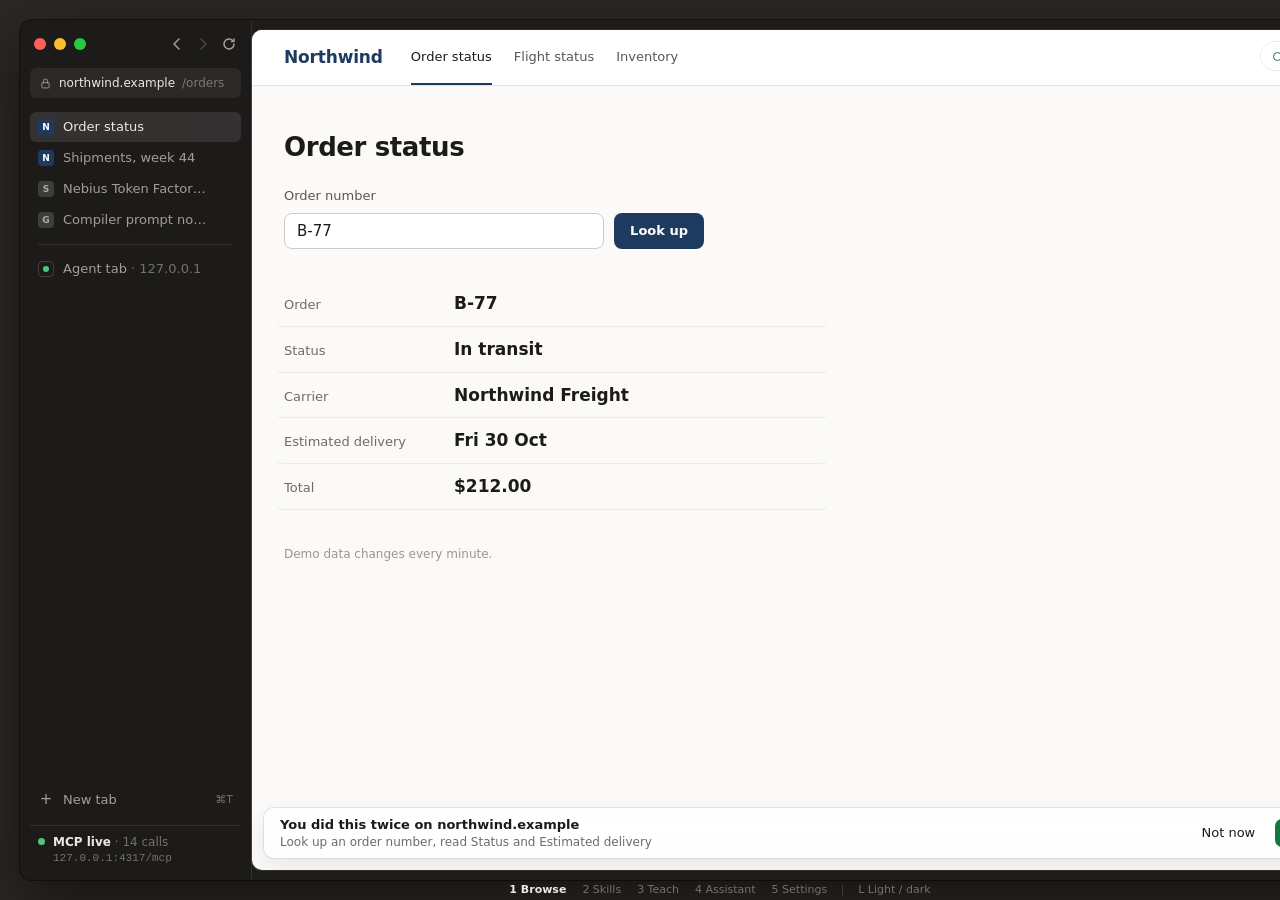
==== design/concepts/clear-desk/index.html @ 26230649 "design: clear desk concept, HTML/CSS prototype of the BrowserSkills window with five states, dark an" ====
<!doctype html>
<html lang="en" data-theme="dark" data-state="browse">
<head>
<meta charset="utf-8">
<title>BrowserSkills, clear desk concept</title>
<meta name="viewport" content="width=1440">
<link rel="stylesheet" href="styles.css">
</head>
<body>
<div class="desk">
  <div class="window" role="application" aria-label="BrowserSkills">

    <aside class="sidebar">
      <div class="sidebar-top">
        <div class="lights" aria-hidden="true"><i></i><i></i><i></i></div>
        <div class="nav">
          <button class="icon" title="Back" aria-label="Back"><svg viewBox="0 0 16 16"><path d="M10 3 5 8l5 5"/></svg></button>
          <button class="icon" title="Forward" aria-label="Forward" disabled><svg viewBox="0 0 16 16"><path d="M6 3l5 5-5 5"/></svg></button>
          <button class="icon" title="Reload" aria-label="Reload"><svg viewBox="0 0 16 16"><path d="M13 8a5 5 0 1 1-1.6-3.7"/><path d="M13 3v2.5h-2.5"/></svg></button>
        </div>
      </div>

      <div class="address" title="northwind.example/orders?order=B-77">
        <svg viewBox="0 0 16 16" aria-hidden="true"><rect x="3.5" y="7" width="9" height="6.5" rx="1.5"/><path d="M5.5 7V5a2.5 2.5 0 0 1 5 0v2"/></svg>
        <span class="host">northwind.example</span><span class="path">/orders</span>
      </div>

      <nav class="tabs" aria-label="Tabs">
        <a class="tab selected" href="#"><span class="favicon nw">N</span><span class="label">Order status</span><button class="close" aria-label="Close tab">×</button></a>
        <a class="tab" href="#"><span class="favicon nw">N</span><span class="label">Shipments, week 44</span><button class="close" aria-label="Close tab">×</button></a>
        <a class="tab" href="#"><span class="favicon">S</span><span class="label">Nebius Token Factory, usage</span><button class="close" aria-label="Close tab">×</button></a>
        <a class="tab" href="#"><span class="favicon">G</span><span class="label">Compiler prompt notes</span><button class="close" aria-label="Close tab">×</button></a>
        <div class="hairline"></div>
        <a class="tab agent" href="#"><span class="favicon agent-dot" aria-hidden="true"></span><span class="label">Agent tab <span class="dim">· 127.0.0.1</span></span><span class="progress-dot" aria-hidden="true"></span></a>
      </nav>

      <div class="sidebar-foot">
        <button class="newtab"><span class="plus">+</span> New tab <kbd>⌘T</kbd></button>
        <div class="mcp" title="Streamable HTTP MCP on 127.0.0.1:4317">
          <span class="live" aria-hidden="true"></span>
          <span class="mcp-text"><strong>MCP live</strong> <span class="dim">· 14 calls</span></span>
          <span class="mcp-endpoint">127.0.0.1:4317/mcp</span>
        </div>
      </div>
    </aside>

    <main class="stage">
      <div class="page">
        <div class="loadline" aria-hidden="true"></div>

        <div class="page-actions">
          <button class="pill teach" data-action="teach">
            <span class="rec" aria-hidden="true"></span>
            <span class="teach-idle">Teach</span>
            <span class="teach-live">Recording <span class="count">4</span></span>
          </button>
          <button class="pill" data-action="panel" aria-pressed="false">Skills</button>
        </div>

        <div class="webview">
          <header class="nw-header">
            <span class="nw-mark">Northwind</span>
            <nav>
              <a class="current" href="#">Order status</a>
              <a href="#">Flight status</a>
              <a href="#">Inventory</a>
            </nav>
          </header>
          <section class="nw-body">
            <h1>Order status</h1>
            <form class="nw-form">
              <label for="order">Order number</label>
              <input id="order" value="B-77">
              <button type="button">Look up</button>
            </form>
            <dl class="nw-result" id="order-result">
              <div><dt>Order</dt><dd id="order-id">B-77</dd></div>
              <div class="pickable" data-pick="status"><dt>Status</dt><dd id="order-status">In transit</dd></div>
              <div><dt>Carrier</dt><dd id="order-carrier">Northwind Freight</dd></div>
              <div class="pickable" data-pick="eta"><dt>Estimated delivery</dt><dd id="order-eta">Fri 30 Oct</dd></div>
              <div><dt>Total</dt><dd id="order-total">$212.00</dd></div>
            </dl>
            <p class="nw-foot">Demo data changes every minute.</p>
          </section>
        </div>

        <div class="suggest" role="status">
          <div class="suggest-text">
            <strong>You did this twice on northwind.example</strong>
            <span>Look up an order number, read Status and Estimated delivery</span>
          </div>
          <button class="quiet" data-action="dismiss">Not now</button>
          <button class="primary" data-action="adopt">Save as skill</button>
        </div>
      </div>
    </main>

    <aside class="panel" aria-label="Side panel">
      <div class="panel-tabs" role="tablist">
        <button role="tab" data-panel="skills">Skills</button>
        <button role="tab" data-panel="teach">Teach</button>
        <button role="tab" data-panel="assistant">Assistant</button>
        <button role="tab" data-panel="settings">Settings</button>
        <button class="icon close-panel" aria-label="Close panel" data-action="closepanel"><svg viewBox="0 0 16 16"><path d="M4 4l8 8M12 4l-8 8"/></svg></button>
      </div>

      <!-- Skills -->
      <section class="pane skills" data-pane="skills">
        <div class="skill expanded">
          <button class="skill-head" aria-expanded="true">
            <span class="skill-title">Order status lookup</span>
            <span class="skill-id">skill_order_status · northwind.example</span>
            <span class="badge ok">v2 verified</span>
          </button>
          <div class="skill-body">
            <p class="meta">Compiled by nvidia/nemotron-3-super-120b-a12b</p>
            <label class="field"><span>order</span><input value="C-311" spellcheck="false"></label>
            <div class="row">
              <button class="primary" data-action="run">Run</button>
              <button class="quiet" data-action="watch">Watch</button>
              <span class="spacer"></span>
              <button class="icon" aria-label="Delete skill" title="Delete skill"><svg viewBox="0 0 16 16"><path d="M3.5 4.5h9M6.5 4.5V3h3v1.5M5 4.5l.6 8h4.8l.6-8"/></svg></button>
            </div>
            <div class="runline" aria-hidden="true"></div>
            <div class="run">
              <div class="run-head">
                <span class="badge ok">success</span>
                <span class="dim mono">run 8f3a21c0</span>
                <span class="dim">2.4 s</span>
              </div>
              <dl class="outputs">
                <div><dt>status</dt><dd>In transit</dd></div>
                <div><dt>eta</dt><dd>Fri 30 Oct</dd></div>
              </dl>
              <ul class="checks">
                <li>status is a known state</li>
                <li>eta parses as a date</li>
              </ul>
              <a class="evidence" href="#">
                <span class="thumb" aria-hidden="true"><i></i><i></i><i></i></span>
                <span>Evidence screenshot <span class="dim">· after step 4</span></span>
              </a>
            </div>
            <details class="steps">
              <summary>Steps <span class="dim">· 4</span></summary>
              <ol>
                <li><code>navigate</code> /orders</li>
                <li><code>fill</code> Order number <span class="dim">{order}</span></li>
                <li><code>click</code> Look up</li>
                <li><code>waitFor</code> #order-result</li>
              </ol>
            </details>
          </div>
        </div>

        <div class="skill">
          <button class="skill-head" aria-expanded="false">
            <span class="skill-title">Flight status</span>
            <span class="skill-id">skill_flight_status · northwind.example</span>
            <span class="badge ok">v1 verified</span>
          </button>
        </div>
        <div class="skill">
          <button class="skill-head" aria-expanded="false">
            <span class="skill-title">Inventory count</span>
            <span class="skill-id">skill_inventory_count · northwind.example</span>
            <span class="badge">fixture</span>
          </button>
        </div>

        <div class="connect">
          <h3>Connect an agent</h3>
          <p>Point any MCP client at the browser. One tool per skill, plus <code>browser_open</code>, <code>page_describe</code>, <code>page_act</code> and <code>page_read</code> for any page.</p>
          <div class="row">
            <button class="quiet" data-action="copyconfig">Copy MCP config</button>
            <button class="quiet">Reveal token file</button>
          </div>
        </div>
      </section>

      <!-- Teach -->
      <section class="pane teach" data-pane="teach">
        <p class="meta">Recording from <span class="mono">northwind.example/orders</span></p>
        <h3>Steps</h3>
        <ol class="rec-steps">
          <li><code>navigate</code><span>/orders</span><button class="icon remove" aria-label="Remove step">−</button></li>
          <li><code>fill</code><span>Order number <em>B-77</em></span><button class="icon remove" aria-label="Remove step">−</button></li>
          <li><code>click</code><span>Look up</span><button class="icon remove" aria-label="Remove step">−</button></li>
          <li><code>waitFor</code><span>#order-result</span><button class="icon remove" aria-label="Remove step">−</button></li>
        </ol>
        <h3>Results</h3>
        <div class="picked">
          <div class="pick">
            <input class="mono" value="status" spellcheck="false" aria-label="Result name">
            <label class="check"><input type="checkbox"> list</label>
            <span class="sample">In transit</span>
          </div>
          <div class="pick">
            <input class="mono" value="eta" spellcheck="false" aria-label="Result name">
            <label class="check"><input type="checkbox"> list</label>
            <span class="sample">Fri 30 Oct</span>
          </div>
        </div>
        <button class="quiet" data-action="pick"><span class="pick-idle">Pick a result on the page</span><span class="pick-live">Click a result on the page</span></button>
        <label class="field hint"><span>What does this do</span><input value="Look up order status" placeholder="Optional"></label>
        <div class="row">
          <button class="primary" data-action="save">Save skill</button>
          <button class="quiet" data-action="discard">Discard</button>
        </div>
        <p class="meta">Nemotron compiles the recording, the agent tab replays it, and the skill is saved only if the replay passes its checks.</p>
      </section>

      <!-- Assistant -->
      <section class="pane assistant" data-pane="assistant">
        <div class="chat">
          <div class="line user">What is the status of order C-311?</div>
          <div class="line tool">skill_order_status {"order": "C-311"}</div>
          <div class="line">Order C-311 is in transit with Northwind Freight, estimated delivery Fri 30 Oct. Verified by run 8f3a21c0 in 2.4 s.</div>
          <div class="line user">And how many units of SKU 4410 are left?</div>
          <div class="line tool">page_describe http://127.0.0.1:4318/inventory</div>
          <div class="line tool">page_act fill #sku "4410", click Look up</div>
          <div class="line busy" aria-live="polite"><span class="busyline" aria-hidden="true"></span>Reading the inventory page</div>
        </div>
        <form class="composer">
          <input placeholder="Ask Nemotron" aria-label="Ask Nemotron">
          <button type="button" class="quiet" data-action="clear">Clear</button>
        </form>
      </section>

      <!-- Settings -->
      <section class="pane settings" data-pane="settings">
        <h3>Nemotron on Nebius Token Factory</h3>
        <div class="form">
          <label><span>API key</span><input type="password" value="nbs_live_4f7c2a9e1b" spellcheck="false"></label>
          <label><span>Base URL</span><input value="https://api.tokenfactory.nebius.com/v1/" spellcheck="false"></label>
          <label><span>Compiler model</span><input value="nvidia/nemotron-3-super-120b-a12b" spellcheck="false"></label>
          <label><span>Assistant model</span><input value="nvidia/NVIDIA-Nemotron-3-Nano-30B-A3B" spellcheck="false"></label>
        </div>
        <h3>Optional</h3>
        <div class="form">
          <label><span>Tavily API key</span><input type="password" value="" placeholder="Enables web_search" spellcheck="false"></label>
          <label><span>MCP port</span><input value="4317" inputmode="numeric"></label>
        </div>
        <div class="row">
          <button class="primary" data-action="savesettings">Save</button>
          <span class="saved" role="status">Saved</span>
        </div>
        <p class="meta">Stored in <span class="mono">~/Library/Application Support/BrowserSkills/settings.json</span> with mode 0600. <span class="mono">NEBIUS_API_KEY</span> in the environment overrides it.</p>
      </section>
    </aside>
  </div>

  <div class="switcher" aria-label="Prototype states">
    <button data-state="browse">1 Browse</button>
    <button data-state="skills">2 Skills</button>
    <button data-state="teach">3 Teach</button>
    <button data-state="assistant">4 Assistant</button>
    <button data-state="settings">5 Settings</button>
    <span class="sep"></span>
    <button data-action="theme">L Light / dark</button>
  </div>
</div>
<script src="script.js"></script>
</body>
</html>
---- design/concepts/clear-desk/styles.css ----
/* BrowserSkills, "clear desk" concept. SF Pro, one accent, hairlines, no gradients. */

:root {
  --font: -apple-system, BlinkMacSystemFont, "SF Pro Text", "SF Pro", system-ui, sans-serif;
  --font-display: -apple-system, BlinkMacSystemFont, "SF Pro Display", "SF Pro", system-ui, sans-serif;
  --mono: ui-monospace, "SF Mono", Menlo, monospace;

  --t-fast: 140ms cubic-bezier(0.2, 0, 0, 1);

  --r-control: 6px;
  --r-row: 6px;
  --r-group: 8px;
  --r-page: 10px;
  --r-window: 12px;

  --blur: blur(24px) saturate(1.3);
  --blur-bar: blur(14px) saturate(1.2);
}

html[data-theme="dark"] {
  color-scheme: dark;
  --desk: #2a2724;
  --desk-2: #35312d;
  --chrome: rgba(30, 29, 27, 0.72);
  --stage: #1d1c1a;
  --text: #ece9e4;
  --text-2: rgba(236, 233, 228, 0.64);
  --text-3: rgba(236, 233, 228, 0.42);
  --hair: rgba(255, 255, 255, 0.09);
  --hair-strong: rgba(255, 255, 255, 0.16);
  --fill: rgba(255, 255, 255, 0.06);
  --fill-2: rgba(255, 255, 255, 0.10);
  --fill-3: rgba(255, 255, 255, 0.15);
  --accent: #4fc67f;
  --accent-fill: #15773f;
  --on-accent: #ffffff;
  --accent-soft: rgba(79, 198, 127, 0.16);
  --window-shadow: 0 0 0 1px rgba(0, 0, 0, 0.5), 0 24px 60px rgba(0, 0, 0, 0.45);
  --glass-bar: rgba(255, 255, 255, 0.82);
}

html[data-theme="light"] {
  color-scheme: light;
  --desk: #d8d4cd;
  --desk-2: #cdc8c0;
  --chrome: rgba(247, 245, 241, 0.72);
  --stage: #efede9;
  --text: #1c1b19;
  --text-2: rgba(28, 27, 25, 0.62);
  --text-3: rgba(28, 27, 25, 0.44);
  --hair: rgba(0, 0, 0, 0.09);
  --hair-strong: rgba(0, 0, 0, 0.16);
  --fill: rgba(0, 0, 0, 0.045);
  --fill-2: rgba(0, 0, 0, 0.08);
  --fill-3: rgba(0, 0, 0, 0.12);
  --accent: #15773f;
  --accent-fill: #15773f;
  --on-accent: #ffffff;
  --accent-soft: rgba(21, 119, 63, 0.14);
  --window-shadow: 0 0 0 1px rgba(0, 0, 0, 0.12), 0 24px 60px rgba(0, 0, 0, 0.22);
  --glass-bar: rgba(255, 255, 255, 0.82);
}

* { box-sizing: border-box; }
html, body { margin: 0; height: 100%; }
body {
  font: 13px/1.35 var(--font);
  color: var(--text);
  background: var(--desk);
  -webkit-font-smoothing: antialiased;
  text-rendering: optimizeLegibility;
  overflow: hidden;
  width: 1440px; height: 900px;
}
button, input { font: inherit; color: inherit; }
button { background: none; border: 0; padding: 0; cursor: default; }
button:focus-visible, input:focus-visible, a:focus-visible, summary:focus-visible { outline: 2px solid var(--accent); outline-offset: 1px; }
a { color: inherit; text-decoration: none; }
svg { width: 16px; height: 16px; fill: none; stroke: currentColor; stroke-width: 1.5; stroke-linecap: round; stroke-linejoin: round; }
code, .mono { font-family: var(--mono); font-size: 11px; }
.dim { color: var(--text-3); font-weight: 400; }
.spacer { flex: 1; }
.hairline { height: 1px; background: var(--hair); margin: 8px 8px; }

/* Desk and window */
.desk { position: relative; width: 1440px; height: 900px; padding: 20px; overflow: hidden; }
.window {
  position: relative; z-index: 1;
  width: 1400px; height: 860px;
  display: grid; grid-template-columns: 232px 1fr; grid-template-areas: "sidebar stage";
  border-radius: var(--r-window); overflow: hidden;
  box-shadow: var(--window-shadow);
  background: var(--stage);
}
html:not([data-state="browse"]) .window { grid-template-columns: 232px 1fr 344px; grid-template-areas: "sidebar stage panel"; }

/* Sidebar */
.sidebar {
  grid-area: sidebar;
  display: flex; flex-direction: column;
  padding: 12px 10px 10px;
  background: var(--chrome);
  -webkit-backdrop-filter: var(--blur); backdrop-filter: var(--blur);
  border-right: 1px solid var(--hair);
}
.sidebar-top { display: flex; align-items: center; height: 24px; padding-left: 4px; }
.lights { display: flex; gap: 8px; }
.lights i { width: 12px; height: 12px; border-radius: 50%; display: block; }
.lights i:nth-child(1) { background: #ff5f57; }
.lights i:nth-child(2) { background: #febc2e; }
.lights i:nth-child(3) { background: #28c840; }
.nav { margin-left: auto; display: flex; gap: 2px; }
.icon {
  width: 24px; height: 24px; border-radius: var(--r-control);
  display: inline-grid; place-items: center; color: var(--text-2);
  transition: background-color var(--t-fast), color var(--t-fast);
}
.icon:hover { background: var(--fill-2); color: var(--text); }
.icon:active { background: var(--fill-3); }
.icon:disabled { color: var(--text-3); opacity: 0.5; }
.icon:disabled:hover { background: none; }

.address {
  margin-top: 12px; height: 30px; padding: 0 9px;
  display: flex; align-items: center; gap: 7px;
  border-radius: var(--r-control); background: var(--fill);
  font-size: 12px; white-space: nowrap; overflow: hidden;
  transition: background-color var(--t-fast);
}
.address:hover { background: var(--fill-2); }
.address svg { width: 13px; height: 13px; color: var(--text-3); flex: none; }
.address .host { color: var(--text); }
.address .path { color: var(--text-3); overflow: hidden; text-overflow: ellipsis; }

.tabs { margin-top: 14px; display: flex; flex-direction: column; gap: 1px; }
.tab {
  position: relative; height: 30px; padding: 0 6px 0 8px; border-radius: var(--r-row);
  display: flex; align-items: center; gap: 9px; color: var(--text-2);
  transition: background-color var(--t-fast), color var(--t-fast);
}
.tab:hover { background: var(--fill); color: var(--text); }
.tab.selected { background: var(--fill-2); color: var(--text); }
.tab .label { flex: 1; min-width: 0; white-space: nowrap; overflow: hidden; text-overflow: ellipsis; }
.favicon {
  width: 16px; height: 16px; border-radius: 4px; flex: none;
  display: grid; place-items: center; font-size: 9px; font-weight: 700; letter-spacing: 0;
  background: var(--fill-3); color: var(--text-2);
}
.favicon.nw { background: #1f3a5f; color: #fff; }
.favicon.agent-dot { background: none; border: 1px solid var(--hair-strong); position: relative; }
.favicon.agent-dot::after { content: ""; position: absolute; inset: 4px; border-radius: 50%; background: var(--accent); }
.tab .close {
  width: 18px; height: 18px; border-radius: 4px; display: grid; place-items: center;
  font-size: 13px; line-height: 1; color: var(--text-3); opacity: 0;
  transition: opacity var(--t-fast), background-color var(--t-fast), color var(--t-fast);
}
.tab:hover .close { opacity: 1; }
.tab .close:hover { background: var(--fill-3); color: var(--text); }
.tab.agent .progress-dot { width: 6px; height: 6px; border-radius: 50%; background: var(--accent); opacity: 0; transition: opacity var(--t-fast); margin-right: 5px; }
html[data-state="assistant"] .tab.agent .progress-dot { opacity: 1; }

.sidebar-foot { margin-top: auto; display: flex; flex-direction: column; gap: 10px; }
.newtab {
  height: 30px; padding: 0 8px; border-radius: var(--r-row);
  display: flex; align-items: center; gap: 9px; color: var(--text-2);
  transition: background-color var(--t-fast), color var(--t-fast);
}
.newtab:hover { background: var(--fill); color: var(--text); }
.newtab .plus { width: 16px; text-align: center; font-size: 15px; line-height: 1; }
.newtab kbd { margin-left: auto; font: 11px var(--font); color: var(--text-3); }
.mcp {
  padding: 8px 8px 6px; border-top: 1px solid var(--hair);
  display: grid; grid-template-columns: 7px 1fr; column-gap: 8px; align-items: center;
  font-size: 12px; color: var(--text-2);
}
.mcp .live { width: 7px; height: 7px; border-radius: 50%; background: var(--accent); }
.mcp strong { color: var(--text); font-weight: 600; }
.mcp-endpoint { grid-column: 2; font: 11px var(--mono); color: var(--text-3); margin-top: 2px; }

/* Stage and page card */
.stage { grid-area: stage; padding: 10px 10px 10px 0; min-width: 0; }
.page {
  position: relative; height: 100%;
  border-radius: var(--r-page); overflow: hidden;
  background: #fbfaf8; color: #1c1b19;
  box-shadow: 0 0 0 1px var(--hair);
}
.loadline { position: absolute; top: 0; left: 0; height: 2px; width: 0; background: var(--accent); z-index: 3; transition: width var(--t-fast); }
html.loading .loadline { width: 70%; }

.page-actions { position: absolute; top: 12px; right: 14px; z-index: 3; display: flex; gap: 6px; }
.pill {
  height: 28px; padding: 0 12px; border-radius: 14px;
  display: inline-flex; align-items: center; gap: 7px;
  background: rgba(255, 255, 255, 0.92); color: #1c1b19;
  box-shadow: 0 0 0 1px rgba(0, 0, 0, 0.08);
  font-size: 12px; font-weight: 500; white-space: nowrap; flex: none;
  transition: background-color var(--t-fast), box-shadow var(--t-fast), color var(--t-fast);
}
.pill:hover { background: #ffffff; box-shadow: 0 0 0 1px rgba(0, 0, 0, 0.14); }
.pill[aria-pressed="true"] { background: #1c1b19; color: #fbfaf8; box-shadow: none; }
.pill .rec { width: 9px; height: 9px; border-radius: 50%; border: 1.5px solid #15773f; transition: background-color var(--t-fast); }
.pill .teach-live { display: none; }
html[data-state="teach"] .pill.teach { background: #15773f; color: #fff; box-shadow: none; }
html[data-state="teach"] .pill .rec { background: #fff; border-color: #fff; }
html[data-state="teach"] .pill .teach-idle { display: none; }
html[data-state="teach"] .pill .teach-live { display: inline; }
.pill .count { font-variant-numeric: tabular-nums; }

/* Northwind demo portal (web content, intentionally not glass) */
.webview { height: 100%; overflow: hidden; font-family: var(--font); }
.nw-header {
  height: 56px; padding: 0 32px; display: flex; align-items: center; gap: 28px;
  border-bottom: 1px solid #e6e3dd; background: #fff;
}
.nw-mark { font-family: var(--font-display); font-size: 17px; font-weight: 600; color: #1f3a5f; letter-spacing: -0.01em; }
.nw-header nav { display: flex; gap: 22px; font-size: 13px; }
.nw-header nav a { color: #5a5753; padding: 18px 0; border-bottom: 2px solid transparent; }
.nw-header nav a.current { color: #1c1b19; border-bottom-color: #1f3a5f; }
.nw-user { margin-left: auto; font-size: 12px; color: #6f6b66; }
.nw-body { max-width: 600px; padding: 44px 32px; }
.nw-body h1 { font-family: var(--font-display); font-size: 26px; font-weight: 600; margin: 0 0 22px; letter-spacing: -0.015em; }
.nw-form { display: grid; grid-template-columns: 1fr auto; grid-template-areas: "label label" "input button"; gap: 8px 10px; max-width: 420px; }
.nw-form label { grid-area: label; font-size: 13px; color: #5a5753; }
.nw-form input { grid-area: input; height: 36px; padding: 0 12px; border: 1px solid #cfcbc4; border-radius: 8px; font-size: 15px; background: #fff; color: #1c1b19; }
.nw-form button { grid-area: button; height: 36px; padding: 0 16px; border-radius: 8px; background: #1f3a5f; color: #fff; font-weight: 600; font-size: 13px; }
.nw-result { margin: 28px 0 0; padding: 4px 0 0; }
.nw-result > div {
  position: relative; display: grid; grid-template-columns: 170px 1fr; align-items: baseline;
  padding: 11px 8px; margin: 0 -8px; border-bottom: 1px solid #ecebe7; border-radius: 6px;
  transition: background-color var(--t-fast), box-shadow var(--t-fast);
}
.nw-result dt { font-size: 13px; color: #6f6b66; }
.nw-result dd { margin: 0; font-size: 17px; font-weight: 600; color: #1c1b19; }
.nw-foot { margin-top: 36px; font-size: 12px; color: #9a968f; }

/* Teach: picked fields on the page */
html.picking .pickable { cursor: crosshair; }
html.picking .pickable:hover { background: var(--accent-soft); }
html[data-state="teach"] .pickable, .pickable.picked { box-shadow: inset 0 0 0 1.5px #15773f; border-bottom-color: transparent; }
html[data-state="teach"] .pickable::after, .pickable.picked::after {
  content: attr(data-pick);
  position: absolute; right: 10px; top: 50%; transform: translateY(-50%);
  font: 11px var(--mono); color: #fff; background: #15773f;
  padding: 2px 6px; border-radius: 4px;
}

/* Repeat suggestion */
.suggest {
  position: absolute; left: 12px; right: 12px; bottom: 12px; z-index: 3;
  height: 50px; padding: 0 8px 0 16px;
  display: flex; align-items: center; gap: 8px;
  border-radius: 10px; background: var(--glass-bar); color: #1c1b19;
  -webkit-backdrop-filter: var(--blur-bar); backdrop-filter: var(--blur-bar);
  box-shadow: 0 0 0 1px rgba(0, 0, 0, 0.08), 0 8px 24px rgba(0, 0, 0, 0.08);
  transition: opacity var(--t-fast), transform var(--t-fast);
}
.suggest-text { flex: 1; min-width: 0; display: flex; flex-direction: column; gap: 1px; }
.suggest-text strong { font-weight: 600; font-size: 13px; }
.suggest-text span { font-size: 12px; color: #6f6b66; white-space: nowrap; overflow: hidden; text-overflow: ellipsis; }
.suggest .quiet { background: transparent; color: #1c1b19; }
.suggest .quiet:hover { background: rgba(0, 0, 0, 0.06); }
html:not([data-state="browse"]) .suggest, html.suggest-dismissed .suggest { opacity: 0; transform: translateY(6px); pointer-events: none; }

/* Buttons */
.primary, .quiet {
  height: 28px; padding: 0 12px; border-radius: 7px;
  display: inline-flex; align-items: center; gap: 6px;
  font-size: 13px; font-weight: 500; white-space: nowrap;
  transition: background-color var(--t-fast), color var(--t-fast), opacity var(--t-fast);
}
.primary { background: var(--accent-fill); color: var(--on-accent); font-weight: 600; }
.primary:hover { background: #126a3c; }
.primary:active { background: #0f5f36; }
.primary:disabled { opacity: 0.6; }
.quiet { background: var(--fill-2); color: var(--text); }
.quiet:hover { background: var(--fill-3); }
.row { display: flex; align-items: center; gap: 8px; }

/* Side panel */
.panel {
  grid-area: panel; display: none; flex-direction: column; min-height: 0;
  background: var(--chrome);
  -webkit-backdrop-filter: var(--blur); backdrop-filter: var(--blur);
  border-left: 1px solid var(--hair);
}
html:not([data-state="browse"]) .panel { display: flex; }
.panel-tabs { height: 46px; padding: 0 8px 0 10px; display: flex; align-items: center; gap: 2px; border-bottom: 1px solid var(--hair); }
.panel-tabs [role="tab"] {
  height: 26px; padding: 0 9px; border-radius: var(--r-control);
  color: var(--text-3); font-weight: 500;
  transition: color var(--t-fast), background-color var(--t-fast);
}
.panel-tabs [role="tab"]:hover { color: var(--text); background: var(--fill); }
.panel-tabs [role="tab"][aria-selected="true"] { color: var(--text); font-weight: 600; }
.close-panel { margin-left: auto; }
.pane { display: none; flex: 1; min-height: 0; overflow: auto; padding: 12px 14px 16px; }
html[data-state="skills"] .pane.skills, html[data-state="teach"] .pane.teach,
html[data-state="assistant"] .pane.assistant, html[data-state="settings"] .pane.settings { display: flex; flex-direction: column; }
.pane h3 { font-size: 13px; font-weight: 600; margin: 14px 0 8px; }
.pane h3:first-child { margin-top: 2px; }
.meta { font-size: 11px; color: var(--text-3); line-height: 1.45; margin: 0; }
.pane p { margin: 0; }

/* Fields */
.field { display: flex; flex-direction: column; gap: 4px; }
.field > span { font-size: 11px; color: var(--text-2); }
.field input, .form input, .composer input, .pick input {
  height: 28px; padding: 0 9px; border-radius: var(--r-control);
  border: 1px solid var(--hair); background: var(--fill); color: var(--text);
  transition: border-color var(--t-fast), background-color var(--t-fast);
}
.field input:hover, .form input:hover, .composer input:hover, .pick input:hover { background: var(--fill-2); }
.field input:focus, .form input:focus, .composer input:focus, .pick input:focus { outline: none; border-color: var(--accent); background: transparent; }
input::placeholder { color: var(--text-3); }
.field input { font-family: var(--mono); font-size: 12px; }
.check { display: inline-flex; align-items: center; gap: 5px; font-size: 12px; color: var(--text-2); }
.check input { width: 13px; height: 13px; margin: 0; accent-color: var(--accent-fill); }

/* Skills */
.skill { border-radius: var(--r-group); padding: 2px; transition: background-color var(--t-fast); }
.skill + .skill { margin-top: 2px; }
.skill:hover { background: var(--fill); }
.skill.expanded { background: var(--fill); }
.skill-head {
  width: 100%; text-align: left; padding: 8px 8px; border-radius: var(--r-row);
  display: grid; grid-template-columns: 1fr auto; grid-template-areas: "title badge" "id badge"; row-gap: 2px; column-gap: 10px; align-items: center;
}
.skill-title { grid-area: title; font-weight: 600; }
.skill-id { grid-area: id; font: 11px var(--mono); color: var(--text-3); white-space: nowrap; overflow: hidden; text-overflow: ellipsis; }
.badge { grid-area: badge; font-size: 11px; font-weight: 600; padding: 2px 7px; border-radius: 10px; background: var(--fill-2); color: var(--text-2); }
.badge.ok { background: var(--accent-soft); color: var(--accent); }
.skill-body { display: none; padding: 2px 8px 10px; flex-direction: column; gap: 10px; }
.skill.expanded .skill-body { display: flex; }
.runline { position: relative; height: 2px; margin: -4px 0; border-radius: 1px; background: transparent; overflow: hidden; }
.running .runline { background: var(--fill-2); }
.running .runline::after { content: ""; position: absolute; left: -40%; top: 0; width: 40%; height: 100%; background: var(--accent); animation: slide 900ms linear infinite; }
@keyframes slide { to { left: 100%; } }
.run { display: flex; flex-direction: column; gap: 7px; padding-top: 10px; border-top: 1px solid var(--hair); }
.run-head { display: flex; align-items: center; gap: 8px; font-size: 12px; }
.outputs { margin: 0; display: grid; grid-template-columns: auto 1fr; column-gap: 12px; row-gap: 3px; }
.outputs div { display: contents; }
.outputs dt { font: 12px var(--mono); color: var(--text-2); }
.outputs dd { margin: 0; font-size: 13px; }
.checks { margin: 0; padding: 0; list-style: none; display: flex; flex-direction: column; gap: 3px; font-size: 12px; color: var(--text-2); }
.checks li::before { content: "✓"; color: var(--accent); margin-right: 6px; font-weight: 600; }
.evidence { display: flex; align-items: center; gap: 9px; font-size: 12px; color: var(--text); margin-top: 2px; }
.evidence:hover span:last-child { text-decoration: underline; text-underline-offset: 2px; }
.thumb { width: 44px; height: 28px; border-radius: 4px; background: #fbfaf8; box-shadow: 0 0 0 1px var(--hair-strong); padding: 6px 6px 0; display: flex; flex-direction: column; gap: 3px; }
.thumb i { display: block; height: 2px; border-radius: 1px; background: #cfcbc4; }
.thumb i:nth-child(1) { width: 60%; background: #1f3a5f; }
.thumb i:nth-child(3) { width: 40%; }
.steps summary { font-size: 12px; color: var(--text-2); cursor: default; list-style: none; display: flex; align-items: center; gap: 6px; }
.steps summary::before { content: ""; width: 5px; height: 5px; border-right: 1.5px solid var(--text-3); border-bottom: 1.5px solid var(--text-3); transform: rotate(-45deg); transition: transform var(--t-fast); margin-left: 2px; }
.steps[open] summary::before { transform: rotate(45deg); }
.steps ol { margin: 8px 0 0; padding: 0 0 0 20px; display: flex; flex-direction: column; gap: 5px; font-size: 12px; color: var(--text-2); }
.steps ol::marker, .rec-steps li::marker { color: var(--text-3); }
code { padding: 1px 5px; border-radius: 4px; background: var(--fill-2); color: var(--text); }
.connect { margin-top: 18px; padding-top: 14px; border-top: 1px solid var(--hair); display: flex; flex-direction: column; gap: 8px; }
.connect h3 { margin: 0; }
.connect p { font-size: 12px; color: var(--text-2); line-height: 1.5; }
.connect .row { margin-top: 4px; }

/* Teach pane */
.rec-steps { margin: 0; padding: 0; list-style: none; counter-reset: step; display: flex; flex-direction: column; gap: 2px; }
.rec-steps li::before { counter-increment: step; content: counter(step); font-size: 11px; color: var(--text-3); text-align: right; font-variant-numeric: tabular-nums; }
.rec-steps li { display: grid; grid-template-columns: 14px 62px 1fr 20px; align-items: center; gap: 8px; height: 28px; padding: 0 2px 0 4px; border-radius: var(--r-row); font-size: 12px; color: var(--text-2); }
.rec-steps li:hover { background: var(--fill); }
.rec-steps li span { white-space: nowrap; overflow: hidden; text-overflow: ellipsis; color: var(--text); }
.rec-steps li em { font-style: normal; color: var(--text-2); }
.rec-steps li .remove { width: 20px; height: 20px; opacity: 0; font-size: 14px; }
.rec-steps li:hover .remove { opacity: 1; }
.picked { display: flex; flex-direction: column; gap: 6px; margin-bottom: 10px; }
.pick { display: grid; grid-template-columns: 110px auto 1fr; align-items: center; gap: 10px; }
.pick input.mono { font-size: 12px; }
.pick .sample { font-size: 12px; color: var(--text-2); white-space: nowrap; overflow: hidden; text-overflow: ellipsis; text-align: right; }
.pick-live { display: none; }
html.picking .pick-live { display: inline; }
html.picking .pick-idle { display: none; }
html.picking [data-action="pick"] { background: var(--accent-soft); color: var(--accent); }
.pane.teach > .quiet { align-self: flex-start; }
.field.hint { margin: 16px 0 12px; }
.field.hint input { font-family: var(--font); font-size: 13px; }
.pane.teach > .meta:last-child { margin-top: 14px; }

/* Assistant pane */
.pane.assistant { padding: 14px 14px 12px; }
.chat { flex: 1; display: flex; flex-direction: column; gap: 10px; overflow: auto; }
.line { font-size: 13px; line-height: 1.45; max-width: 100%; }
.line.user { align-self: flex-end; max-width: 86%; padding: 6px 10px; border-radius: 10px; background: var(--fill-2); }
.line.tool { font: 11px/1.4 var(--mono); color: var(--text-3); padding-left: 10px; border-left: 2px solid var(--hair-strong); }
.line.busy { position: relative; font-size: 12px; color: var(--text-2); padding-top: 8px; }
.busyline { position: absolute; left: 0; top: 0; width: 100%; height: 2px; border-radius: 1px; background: var(--fill-2); overflow: hidden; }
.busyline::after { content: ""; position: absolute; left: -40%; top: 0; width: 40%; height: 100%; background: var(--accent); animation: slide 900ms linear infinite; }
.composer { display: flex; gap: 6px; margin-top: 12px; padding-top: 12px; border-top: 1px solid var(--hair); }
.composer input { flex: 1; height: 30px; }

/* Settings pane */
.form { display: flex; flex-direction: column; gap: 6px; }
.form label { display: grid; grid-template-columns: 104px 1fr; align-items: center; gap: 10px; font-size: 12px; color: var(--text-2); }
.form input { font-size: 12px; font-family: var(--mono); }
.pane.settings .row { margin-top: 16px; }
.saved { font-size: 12px; color: var(--accent); opacity: 0; transition: opacity var(--t-fast); }
.saved.show { opacity: 1; }
.pane.settings > .meta { margin-top: 16px; }

/* Prototype switcher (outside the window) */
.switcher {
  position: absolute; left: 0; right: 0; bottom: 0; height: 20px; z-index: 2;
  display: flex; justify-content: center; align-items: center; gap: 2px;
  font-size: 11px; color: var(--text-3);
}
.switcher button { padding: 0 7px; height: 16px; border-radius: 4px; color: inherit; }
.switcher button:hover { color: var(--text); background: var(--fill-2); }
.switcher button.on { color: var(--text); font-weight: 600; }
.switcher .sep { width: 1px; height: 10px; background: var(--hair-strong); margin: 0 6px; }
html.shot .switcher { display: none; }

@media (prefers-reduced-motion: reduce) {
  *, *::before, *::after { transition: none !important; animation: none !important; }
  .busyline::after, .running .runline::after { left: 30%; }
}
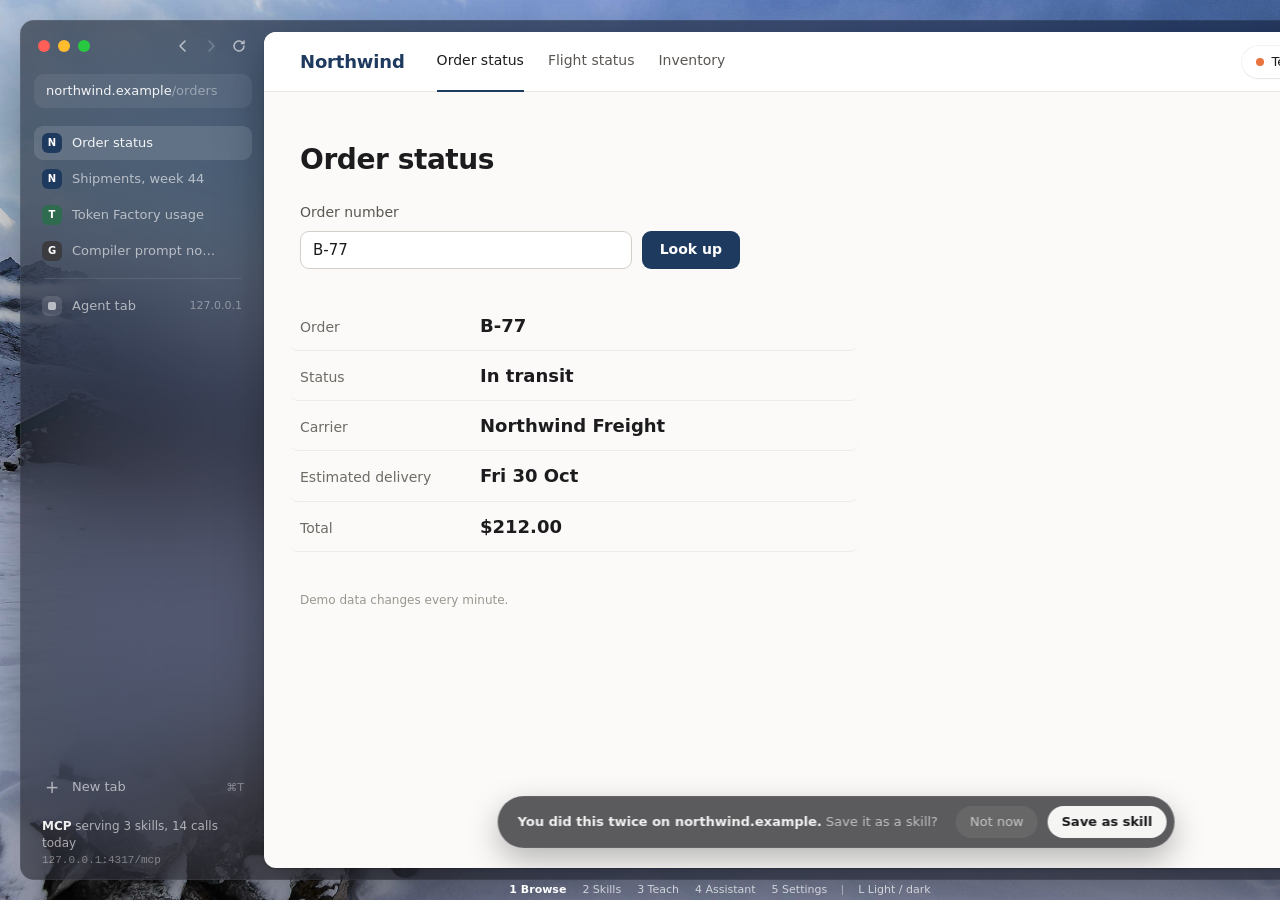
==== commit 0e97d7ee: "design(clear-desk): rebuild as one glass sheet over a wallpaper, ink capsule buttons, ember accent o" ====
--- a/design/concepts/clear-desk/index.html
+++ b/design/concepts/clear-desk/index.html
@@ -21,24 +21,22 @@
       </div>
 
       <div class="address" title="northwind.example/orders?order=B-77">
-        <svg viewBox="0 0 16 16" aria-hidden="true"><rect x="3.5" y="7" width="9" height="6.5" rx="1.5"/><path d="M5.5 7V5a2.5 2.5 0 0 1 5 0v2"/></svg>
         <span class="host">northwind.example</span><span class="path">/orders</span>
       </div>
 
       <nav class="tabs" aria-label="Tabs">
         <a class="tab selected" href="#"><span class="favicon nw">N</span><span class="label">Order status</span><button class="close" aria-label="Close tab">×</button></a>
         <a class="tab" href="#"><span class="favicon nw">N</span><span class="label">Shipments, week 44</span><button class="close" aria-label="Close tab">×</button></a>
-        <a class="tab" href="#"><span class="favicon">S</span><span class="label">Nebius Token Factory, usage</span><button class="close" aria-label="Close tab">×</button></a>
-        <a class="tab" href="#"><span class="favicon">G</span><span class="label">Compiler prompt notes</span><button class="close" aria-label="Close tab">×</button></a>
-        <div class="hairline"></div>
-        <a class="tab agent" href="#"><span class="favicon agent-dot" aria-hidden="true"></span><span class="label">Agent tab <span class="dim">· 127.0.0.1</span></span><span class="progress-dot" aria-hidden="true"></span></a>
+        <a class="tab" href="#"><span class="favicon tf">T</span><span class="label">Token Factory usage</span><button class="close" aria-label="Close tab">×</button></a>
+        <a class="tab" href="#"><span class="favicon gh">G</span><span class="label">Compiler prompt notes</span><button class="close" aria-label="Close tab">×</button></a>
+        <div class="rule"></div>
+        <a class="tab agent" href="#"><span class="favicon agent" aria-hidden="true"></span><span class="label">Agent tab</span><span class="tab-meta">127.0.0.1</span></a>
       </nav>
 
       <div class="sidebar-foot">
-        <button class="newtab"><span class="plus">+</span> New tab <kbd>⌘T</kbd></button>
-        <div class="mcp" title="Streamable HTTP MCP on 127.0.0.1:4317">
-          <span class="live" aria-hidden="true"></span>
-          <span class="mcp-text"><strong>MCP live</strong> <span class="dim">· 14 calls</span></span>
+        <button class="newtab"><span class="plus">+</span>New tab<kbd>⌘T</kbd></button>
+        <div class="mcp">
+          <span class="mcp-line"><span class="mcp-title">MCP</span> serving 3 skills, 14 calls today</span>
           <span class="mcp-endpoint">127.0.0.1:4317/mcp</span>
         </div>
       </div>
@@ -85,12 +83,9 @@
         </div>
 
         <div class="suggest" role="status">
-          <div class="suggest-text">
-            <strong>You did this twice on northwind.example</strong>
-            <span>Look up an order number, read Status and Estimated delivery</span>
-          </div>
-          <button class="quiet" data-action="dismiss">Not now</button>
-          <button class="primary" data-action="adopt">Save as skill</button>
+          <span class="suggest-text"><strong>You did this twice on northwind.example.</strong> Save it as a skill?</span>
+          <button class="ghost" data-action="dismiss">Not now</button>
+          <button class="ink" data-action="adopt">Save as skill</button>
         </div>
       </div>
     </main>
@@ -104,30 +99,23 @@
         <button class="icon close-panel" aria-label="Close panel" data-action="closepanel"><svg viewBox="0 0 16 16"><path d="M4 4l8 8M12 4l-8 8"/></svg></button>
       </div>
 
-      <!-- Skills -->
       <section class="pane skills" data-pane="skills">
         <div class="skill expanded">
           <button class="skill-head" aria-expanded="true">
             <span class="skill-title">Order status lookup</span>
-            <span class="skill-id">skill_order_status · northwind.example</span>
-            <span class="badge ok">v2 verified</span>
+            <span class="skill-sub">northwind.example <span class="sep">·</span> v2, verified</span>
           </button>
           <div class="skill-body">
-            <p class="meta">Compiled by nvidia/nemotron-3-super-120b-a12b</p>
             <label class="field"><span>order</span><input value="C-311" spellcheck="false"></label>
             <div class="row">
-              <button class="primary" data-action="run">Run</button>
-              <button class="quiet" data-action="watch">Watch</button>
+              <button class="ink" data-action="run">Run</button>
+              <button class="ghost" data-action="watch">Watch in agent tab</button>
               <span class="spacer"></span>
               <button class="icon" aria-label="Delete skill" title="Delete skill"><svg viewBox="0 0 16 16"><path d="M3.5 4.5h9M6.5 4.5V3h3v1.5M5 4.5l.6 8h4.8l.6-8"/></svg></button>
             </div>
             <div class="runline" aria-hidden="true"></div>
             <div class="run">
-              <div class="run-head">
-                <span class="badge ok">success</span>
-                <span class="dim mono">run 8f3a21c0</span>
-                <span class="dim">2.4 s</span>
-              </div>
+              <div class="run-head"><span class="ok">Succeeded</span><span class="sub">2.4 s, run 8f3a21c0</span></div>
               <dl class="outputs">
                 <div><dt>status</dt><dd>In transit</dd></div>
                 <div><dt>eta</dt><dd>Fri 30 Oct</dd></div>
@@ -138,49 +126,46 @@
               </ul>
               <a class="evidence" href="#">
                 <span class="thumb" aria-hidden="true"><i></i><i></i><i></i></span>
-                <span>Evidence screenshot <span class="dim">· after step 4</span></span>
+                <span>Evidence screenshot<span class="sub">after step 4</span></span>
               </a>
             </div>
             <details class="steps">
-              <summary>Steps <span class="dim">· 4</span></summary>
+              <summary>4 steps</summary>
               <ol>
                 <li><code>navigate</code> /orders</li>
-                <li><code>fill</code> Order number <span class="dim">{order}</span></li>
+                <li><code>fill</code> Order number <span class="sub">{order}</span></li>
                 <li><code>click</code> Look up</li>
                 <li><code>waitFor</code> #order-result</li>
               </ol>
             </details>
+            <p class="sub compiled">skill_order_status, compiled by nvidia/nemotron-3-super-120b-a12b</p>
           </div>
         </div>
 
         <div class="skill">
           <button class="skill-head" aria-expanded="false">
             <span class="skill-title">Flight status</span>
-            <span class="skill-id">skill_flight_status · northwind.example</span>
-            <span class="badge ok">v1 verified</span>
+            <span class="skill-sub">northwind.example <span class="sep">·</span> v1, verified</span>
           </button>
         </div>
         <div class="skill">
           <button class="skill-head" aria-expanded="false">
             <span class="skill-title">Inventory count</span>
-            <span class="skill-id">skill_inventory_count · northwind.example</span>
-            <span class="badge">fixture</span>
+            <span class="skill-sub">northwind.example <span class="sep">·</span> fixture, not verified</span>
           </button>
         </div>
 
         <div class="connect">
-          <h3>Connect an agent</h3>
-          <p>Point any MCP client at the browser. One tool per skill, plus <code>browser_open</code>, <code>page_describe</code>, <code>page_act</code> and <code>page_read</code> for any page.</p>
+          <p>Any MCP client can call these skills, and can work any open page through <code>page_describe</code> and <code>page_act</code>.</p>
           <div class="row">
-            <button class="quiet" data-action="copyconfig">Copy MCP config</button>
-            <button class="quiet">Reveal token file</button>
-          </div>
-        </div>
-      </section>
-
-      <!-- Teach -->
+            <button class="ghost" data-action="copyconfig">Copy MCP config</button>
+            <button class="ghost">Reveal token file</button>
+          </div>
+        </div>
+      </section>
+
       <section class="pane teach" data-pane="teach">
-        <p class="meta">Recording from <span class="mono">northwind.example/orders</span></p>
+        <p class="sub">Recording from northwind.example/orders</p>
         <h3>Steps</h3>
         <ol class="rec-steps">
           <li><code>navigate</code><span>/orders</span><button class="icon remove" aria-label="Remove step">−</button></li>
@@ -192,60 +177,58 @@
         <div class="picked">
           <div class="pick">
             <input class="mono" value="status" spellcheck="false" aria-label="Result name">
+            <span class="sample">In transit</span>
             <label class="check"><input type="checkbox"> list</label>
-            <span class="sample">In transit</span>
           </div>
           <div class="pick">
             <input class="mono" value="eta" spellcheck="false" aria-label="Result name">
+            <span class="sample">Fri 30 Oct</span>
             <label class="check"><input type="checkbox"> list</label>
-            <span class="sample">Fri 30 Oct</span>
-          </div>
-        </div>
-        <button class="quiet" data-action="pick"><span class="pick-idle">Pick a result on the page</span><span class="pick-live">Click a result on the page</span></button>
+          </div>
+        </div>
+        <button class="ghost pickbtn" data-action="pick"><span class="pick-idle">Pick another result on the page</span><span class="pick-live">Click a result on the page</span></button>
         <label class="field hint"><span>What does this do</span><input value="Look up order status" placeholder="Optional"></label>
         <div class="row">
-          <button class="primary" data-action="save">Save skill</button>
-          <button class="quiet" data-action="discard">Discard</button>
-        </div>
-        <p class="meta">Nemotron compiles the recording, the agent tab replays it, and the skill is saved only if the replay passes its checks.</p>
-      </section>
-
-      <!-- Assistant -->
+          <button class="ink" data-action="save">Save skill</button>
+          <button class="ghost" data-action="discard">Discard</button>
+        </div>
+        <p class="sub">Nemotron compiles the recording, the agent tab replays it, and the skill is kept only if the replay passes its checks.</p>
+      </section>
+
       <section class="pane assistant" data-pane="assistant">
         <div class="chat">
           <div class="line user">What is the status of order C-311?</div>
           <div class="line tool">skill_order_status {"order": "C-311"}</div>
           <div class="line">Order C-311 is in transit with Northwind Freight, estimated delivery Fri 30 Oct. Verified by run 8f3a21c0 in 2.4 s.</div>
           <div class="line user">And how many units of SKU 4410 are left?</div>
-          <div class="line tool">page_describe http://127.0.0.1:4318/inventory</div>
+          <div class="line tool">page_describe 127.0.0.1:4318/inventory</div>
           <div class="line tool">page_act fill #sku "4410", click Look up</div>
           <div class="line busy" aria-live="polite"><span class="busyline" aria-hidden="true"></span>Reading the inventory page</div>
         </div>
         <form class="composer">
           <input placeholder="Ask Nemotron" aria-label="Ask Nemotron">
-          <button type="button" class="quiet" data-action="clear">Clear</button>
+          <button type="button" class="send" aria-label="Send"><svg viewBox="0 0 16 16"><path d="M8 13V3M4 7l4-4 4 4"/></svg></button>
         </form>
       </section>
 
-      <!-- Settings -->
       <section class="pane settings" data-pane="settings">
         <h3>Nemotron on Nebius Token Factory</h3>
         <div class="form">
           <label><span>API key</span><input type="password" value="nbs_live_4f7c2a9e1b" spellcheck="false"></label>
           <label><span>Base URL</span><input value="https://api.tokenfactory.nebius.com/v1/" spellcheck="false"></label>
-          <label><span>Compiler model</span><input value="nvidia/nemotron-3-super-120b-a12b" spellcheck="false"></label>
-          <label><span>Assistant model</span><input value="nvidia/NVIDIA-Nemotron-3-Nano-30B-A3B" spellcheck="false"></label>
+          <label><span>Compiler</span><input value="nvidia/nemotron-3-super-120b-a12b" spellcheck="false"></label>
+          <label><span>Assistant</span><input value="nvidia/NVIDIA-Nemotron-3-Nano-30B-A3B" spellcheck="false"></label>
         </div>
         <h3>Optional</h3>
         <div class="form">
-          <label><span>Tavily API key</span><input type="password" value="" placeholder="Enables web_search" spellcheck="false"></label>
+          <label><span>Tavily key</span><input type="password" value="" placeholder="Enables web_search" spellcheck="false"></label>
           <label><span>MCP port</span><input value="4317" inputmode="numeric"></label>
         </div>
         <div class="row">
-          <button class="primary" data-action="savesettings">Save</button>
+          <button class="ink" data-action="savesettings">Save</button>
           <span class="saved" role="status">Saved</span>
         </div>
-        <p class="meta">Stored in <span class="mono">~/Library/Application Support/BrowserSkills/settings.json</span> with mode 0600. <span class="mono">NEBIUS_API_KEY</span> in the environment overrides it.</p>
+        <p class="sub">Stored in ~/Library/Application Support/BrowserSkills/settings.json with mode 0600. NEBIUS_API_KEY in the environment overrides it.</p>
       </section>
     </aside>
   </div>
--- a/design/concepts/clear-desk/styles.css
+++ b/design/concepts/clear-desk/styles.css
@@ -1,72 +1,61 @@
-/* BrowserSkills, "clear desk" concept. SF Pro, one accent, hairlines, no gradients. */
+/* BrowserSkills, "clear desk" concept. One glass sheet over the wallpaper, an opaque page card, SF Pro, one accent. */
 
 :root {
   --font: -apple-system, BlinkMacSystemFont, "SF Pro Text", "SF Pro", system-ui, sans-serif;
   --font-display: -apple-system, BlinkMacSystemFont, "SF Pro Display", "SF Pro", system-ui, sans-serif;
   --mono: ui-monospace, "SF Mono", Menlo, monospace;
-
-  --t-fast: 140ms cubic-bezier(0.2, 0, 0, 1);
-
-  --r-control: 6px;
-  --r-row: 6px;
-  --r-group: 8px;
-  --r-page: 10px;
-  --r-window: 12px;
-
-  --blur: blur(24px) saturate(1.3);
-  --blur-bar: blur(14px) saturate(1.2);
+  --t: 140ms cubic-bezier(0.2, 0, 0, 1);
+  --glass: blur(60px) saturate(1.8);
+  --glass-bar: blur(24px) saturate(1.6);
 }
 
 html[data-theme="dark"] {
   color-scheme: dark;
-  --desk: #2a2724;
-  --desk-2: #35312d;
-  --chrome: rgba(30, 29, 27, 0.72);
-  --stage: #1d1c1a;
-  --text: #ece9e4;
-  --text-2: rgba(236, 233, 228, 0.64);
-  --text-3: rgba(236, 233, 228, 0.42);
-  --hair: rgba(255, 255, 255, 0.09);
-  --hair-strong: rgba(255, 255, 255, 0.16);
-  --fill: rgba(255, 255, 255, 0.06);
-  --fill-2: rgba(255, 255, 255, 0.10);
-  --fill-3: rgba(255, 255, 255, 0.15);
-  --accent: #4fc67f;
-  --accent-fill: #15773f;
-  --on-accent: #ffffff;
-  --accent-soft: rgba(79, 198, 127, 0.16);
-  --window-shadow: 0 0 0 1px rgba(0, 0, 0, 0.5), 0 24px 60px rgba(0, 0, 0, 0.45);
-  --glass-bar: rgba(255, 255, 255, 0.82);
+  --tint: rgba(24, 24, 28, 0.58);
+  --text: rgba(255, 255, 255, 0.92);
+  --text-2: rgba(255, 255, 255, 0.60);
+  --text-3: rgba(255, 255, 255, 0.40);
+  --fill: rgba(255, 255, 255, 0.07);
+  --fill-2: rgba(255, 255, 255, 0.12);
+  --fill-3: rgba(255, 255, 255, 0.18);
+  --rule: rgba(255, 255, 255, 0.10);
+  --ink: #f5f5f4;
+  --on-ink: #1a1a1c;
+  --accent: #f08a5c;
+  --accent-ink: #e9743f;
+  --page-shadow: 0 1px 2px rgba(0, 0, 0, 0.25), 0 16px 48px rgba(0, 0, 0, 0.35);
+  --window-shadow: 0 30px 80px rgba(0, 0, 0, 0.45), 0 0 0 0.5px rgba(255, 255, 255, 0.12) inset;
+  --bar: rgba(30, 30, 34, 0.72);
+  --bar-text: rgba(255, 255, 255, 0.92);
+  --bar-text-2: rgba(255, 255, 255, 0.62);
 }
 
 html[data-theme="light"] {
   color-scheme: light;
-  --desk: #d8d4cd;
-  --desk-2: #cdc8c0;
-  --chrome: rgba(247, 245, 241, 0.72);
-  --stage: #efede9;
-  --text: #1c1b19;
-  --text-2: rgba(28, 27, 25, 0.62);
-  --text-3: rgba(28, 27, 25, 0.44);
-  --hair: rgba(0, 0, 0, 0.09);
-  --hair-strong: rgba(0, 0, 0, 0.16);
-  --fill: rgba(0, 0, 0, 0.045);
-  --fill-2: rgba(0, 0, 0, 0.08);
-  --fill-3: rgba(0, 0, 0, 0.12);
-  --accent: #15773f;
-  --accent-fill: #15773f;
-  --on-accent: #ffffff;
-  --accent-soft: rgba(21, 119, 63, 0.14);
-  --window-shadow: 0 0 0 1px rgba(0, 0, 0, 0.12), 0 24px 60px rgba(0, 0, 0, 0.22);
-  --glass-bar: rgba(255, 255, 255, 0.82);
+  --tint: rgba(250, 249, 246, 0.64);
+  --text: rgba(28, 28, 30, 0.94);
+  --text-2: rgba(28, 28, 30, 0.60);
+  --text-3: rgba(28, 28, 30, 0.42);
+  --fill: rgba(0, 0, 0, 0.05);
+  --fill-2: rgba(0, 0, 0, 0.085);
+  --fill-3: rgba(0, 0, 0, 0.13);
+  --rule: rgba(0, 0, 0, 0.09);
+  --ink: #1c1c1e;
+  --on-ink: #ffffff;
+  --accent: #c4532a;
+  --accent-ink: #c4532a;
+  --page-shadow: 0 1px 2px rgba(0, 0, 0, 0.08), 0 16px 48px rgba(0, 0, 0, 0.14);
+  --window-shadow: 0 30px 80px rgba(0, 0, 0, 0.28), 0 0 0 0.5px rgba(255, 255, 255, 0.6) inset;
+  --bar: rgba(30, 30, 34, 0.78);
+  --bar-text: rgba(255, 255, 255, 0.92);
+  --bar-text-2: rgba(255, 255, 255, 0.62);
 }
 
 * { box-sizing: border-box; }
 html, body { margin: 0; height: 100%; }
 body {
-  font: 13px/1.35 var(--font);
+  font: 13px/1.4 var(--font);
   color: var(--text);
-  background: var(--desk);
   -webkit-font-smoothing: antialiased;
   text-rendering: optimizeLegibility;
   overflow: hidden;
@@ -74,35 +63,31 @@
 }
 button, input { font: inherit; color: inherit; }
 button { background: none; border: 0; padding: 0; cursor: default; }
-button:focus-visible, input:focus-visible, a:focus-visible, summary:focus-visible { outline: 2px solid var(--accent); outline-offset: 1px; }
+button:focus-visible, input:focus-visible, a:focus-visible, summary:focus-visible { outline: 2px solid var(--accent); outline-offset: 2px; }
 a { color: inherit; text-decoration: none; }
-svg { width: 16px; height: 16px; fill: none; stroke: currentColor; stroke-width: 1.5; stroke-linecap: round; stroke-linejoin: round; }
-code, .mono { font-family: var(--mono); font-size: 11px; }
-.dim { color: var(--text-3); font-weight: 400; }
+svg { width: 16px; height: 16px; fill: none; stroke: currentColor; stroke-width: 1.6; stroke-linecap: round; stroke-linejoin: round; }
+code, .mono { font-family: var(--mono); }
+.sub { color: var(--text-2); font-size: 12px; }
 .spacer { flex: 1; }
-.hairline { height: 1px; background: var(--hair); margin: 8px 8px; }
-
-/* Desk and window */
-.desk { position: relative; width: 1440px; height: 900px; padding: 20px; overflow: hidden; }
+.rule { height: 1px; background: var(--rule); margin: 8px 10px; }
+
+/* Desk */
+.desk {
+  position: relative; width: 1440px; height: 900px; padding: 20px; overflow: hidden;
+  background: #46506a url("wallpaper.jpg") 50% 30% / cover no-repeat;
+}
 .window {
-  position: relative; z-index: 1;
-  width: 1400px; height: 860px;
-  display: grid; grid-template-columns: 232px 1fr; grid-template-areas: "sidebar stage";
-  border-radius: var(--r-window); overflow: hidden;
+  position: relative; z-index: 1; width: 1400px; height: 860px;
+  display: grid; grid-template-columns: 244px 1fr; grid-template-areas: "sidebar stage";
+  border-radius: 14px; overflow: hidden;
+  background: var(--tint);
+  -webkit-backdrop-filter: var(--glass); backdrop-filter: var(--glass);
   box-shadow: var(--window-shadow);
-  background: var(--stage);
-}
-html:not([data-state="browse"]) .window { grid-template-columns: 232px 1fr 344px; grid-template-areas: "sidebar stage panel"; }
+}
+html:not([data-state="browse"]) .window { grid-template-columns: 244px 1fr 372px; grid-template-areas: "sidebar stage panel"; }
 
 /* Sidebar */
-.sidebar {
-  grid-area: sidebar;
-  display: flex; flex-direction: column;
-  padding: 12px 10px 10px;
-  background: var(--chrome);
-  -webkit-backdrop-filter: var(--blur); backdrop-filter: var(--blur);
-  border-right: 1px solid var(--hair);
-}
+.sidebar { grid-area: sidebar; display: flex; flex-direction: column; padding: 14px 12px 12px 14px; min-height: 0; }
 .sidebar-top { display: flex; align-items: center; height: 24px; padding-left: 4px; }
 .lights { display: flex; gap: 8px; }
 .lights i { width: 12px; height: 12px; border-radius: 50%; display: block; }
@@ -111,309 +96,278 @@
 .lights i:nth-child(3) { background: #28c840; }
 .nav { margin-left: auto; display: flex; gap: 2px; }
 .icon {
-  width: 24px; height: 24px; border-radius: var(--r-control);
-  display: inline-grid; place-items: center; color: var(--text-2);
-  transition: background-color var(--t-fast), color var(--t-fast);
+  width: 26px; height: 26px; border-radius: 7px; display: inline-grid; place-items: center;
+  color: var(--text-2); transition: background-color var(--t), color var(--t);
 }
 .icon:hover { background: var(--fill-2); color: var(--text); }
 .icon:active { background: var(--fill-3); }
-.icon:disabled { color: var(--text-3); opacity: 0.5; }
+.icon:disabled { color: var(--text-3); opacity: 0.55; }
 .icon:disabled:hover { background: none; }
 
 .address {
-  margin-top: 12px; height: 30px; padding: 0 9px;
-  display: flex; align-items: center; gap: 7px;
-  border-radius: var(--r-control); background: var(--fill);
-  font-size: 12px; white-space: nowrap; overflow: hidden;
-  transition: background-color var(--t-fast);
+  margin-top: 16px; height: 34px; padding: 0 12px; border-radius: 10px;
+  display: flex; align-items: center; gap: 0; background: var(--fill);
+  font-size: 13px; white-space: nowrap; overflow: hidden; transition: background-color var(--t);
 }
 .address:hover { background: var(--fill-2); }
-.address svg { width: 13px; height: 13px; color: var(--text-3); flex: none; }
-.address .host { color: var(--text); }
+.address .host { color: var(--text); font-weight: 500; }
 .address .path { color: var(--text-3); overflow: hidden; text-overflow: ellipsis; }
 
-.tabs { margin-top: 14px; display: flex; flex-direction: column; gap: 1px; }
+.tabs { margin-top: 18px; display: flex; flex-direction: column; gap: 2px; }
 .tab {
-  position: relative; height: 30px; padding: 0 6px 0 8px; border-radius: var(--r-row);
-  display: flex; align-items: center; gap: 9px; color: var(--text-2);
-  transition: background-color var(--t-fast), color var(--t-fast);
+  height: 34px; padding: 0 6px 0 8px; border-radius: 9px;
+  display: flex; align-items: center; gap: 10px; color: var(--text-2); font-weight: 500;
+  transition: background-color var(--t), color var(--t);
 }
 .tab:hover { background: var(--fill); color: var(--text); }
 .tab.selected { background: var(--fill-2); color: var(--text); }
 .tab .label { flex: 1; min-width: 0; white-space: nowrap; overflow: hidden; text-overflow: ellipsis; }
+.tab-meta { font-size: 11px; color: var(--text-3); font-variant-numeric: tabular-nums; padding-right: 4px; }
 .favicon {
-  width: 16px; height: 16px; border-radius: 4px; flex: none;
-  display: grid; place-items: center; font-size: 9px; font-weight: 700; letter-spacing: 0;
-  background: var(--fill-3); color: var(--text-2);
-}
-.favicon.nw { background: #1f3a5f; color: #fff; }
-.favicon.agent-dot { background: none; border: 1px solid var(--hair-strong); position: relative; }
-.favicon.agent-dot::after { content: ""; position: absolute; inset: 4px; border-radius: 50%; background: var(--accent); }
+  width: 20px; height: 20px; border-radius: 6px; flex: none; display: grid; place-items: center;
+  font-size: 10px; font-weight: 700; color: #fff;
+}
+.favicon.nw { background: #1f3a5f; }
+.favicon.tf { background: #2f6b4f; }
+.favicon.gh { background: #3b3b40; }
+.favicon.agent { background: var(--fill-2); position: relative; }
+.favicon.agent::after { content: ""; position: absolute; inset: 6px; border-radius: 2px; background: var(--text-2); }
 .tab .close {
-  width: 18px; height: 18px; border-radius: 4px; display: grid; place-items: center;
-  font-size: 13px; line-height: 1; color: var(--text-3); opacity: 0;
-  transition: opacity var(--t-fast), background-color var(--t-fast), color var(--t-fast);
+  width: 20px; height: 20px; border-radius: 6px; display: grid; place-items: center;
+  font-size: 14px; line-height: 1; color: var(--text-3); opacity: 0;
+  transition: opacity var(--t), background-color var(--t), color var(--t);
 }
 .tab:hover .close { opacity: 1; }
 .tab .close:hover { background: var(--fill-3); color: var(--text); }
-.tab.agent .progress-dot { width: 6px; height: 6px; border-radius: 50%; background: var(--accent); opacity: 0; transition: opacity var(--t-fast); margin-right: 5px; }
-html[data-state="assistant"] .tab.agent .progress-dot { opacity: 1; }
-
-.sidebar-foot { margin-top: auto; display: flex; flex-direction: column; gap: 10px; }
+
+.sidebar-foot { margin-top: auto; display: flex; flex-direction: column; gap: 14px; }
 .newtab {
-  height: 30px; padding: 0 8px; border-radius: var(--r-row);
-  display: flex; align-items: center; gap: 9px; color: var(--text-2);
-  transition: background-color var(--t-fast), color var(--t-fast);
+  height: 34px; padding: 0 8px; border-radius: 9px; display: flex; align-items: center; gap: 10px;
+  color: var(--text-2); font-weight: 500; transition: background-color var(--t), color var(--t);
 }
 .newtab:hover { background: var(--fill); color: var(--text); }
-.newtab .plus { width: 16px; text-align: center; font-size: 15px; line-height: 1; }
+.newtab .plus { width: 20px; text-align: center; font-size: 17px; line-height: 1; }
 .newtab kbd { margin-left: auto; font: 11px var(--font); color: var(--text-3); }
-.mcp {
-  padding: 8px 8px 6px; border-top: 1px solid var(--hair);
-  display: grid; grid-template-columns: 7px 1fr; column-gap: 8px; align-items: center;
-  font-size: 12px; color: var(--text-2);
-}
-.mcp .live { width: 7px; height: 7px; border-radius: 50%; background: var(--accent); }
-.mcp strong { color: var(--text); font-weight: 600; }
-.mcp-endpoint { grid-column: 2; font: 11px var(--mono); color: var(--text-3); margin-top: 2px; }
-
-/* Stage and page card */
-.stage { grid-area: stage; padding: 10px 10px 10px 0; min-width: 0; }
+.mcp { padding: 0 8px 2px; display: flex; flex-direction: column; gap: 2px; font-size: 12px; color: var(--text-2); }
+.mcp-title { color: var(--text); font-weight: 600; }
+.mcp-endpoint { font: 11px var(--mono); color: var(--text-3); }
+
+/* Stage, page card */
+.stage { grid-area: stage; padding: 12px 12px 12px 0; min-width: 0; }
 .page {
-  position: relative; height: 100%;
-  border-radius: var(--r-page); overflow: hidden;
-  background: #fbfaf8; color: #1c1b19;
-  box-shadow: 0 0 0 1px var(--hair);
-}
-.loadline { position: absolute; top: 0; left: 0; height: 2px; width: 0; background: var(--accent); z-index: 3; transition: width var(--t-fast); }
+  position: relative; height: 100%; border-radius: 12px; overflow: hidden;
+  background: #fbfaf8; color: #1c1c1e; box-shadow: var(--page-shadow);
+}
+.loadline { position: absolute; top: 0; left: 0; height: 2px; width: 0; background: var(--accent-ink); z-index: 3; transition: width var(--t); }
 html.loading .loadline { width: 70%; }
 
-.page-actions { position: absolute; top: 12px; right: 14px; z-index: 3; display: flex; gap: 6px; }
+.page-actions { position: absolute; top: 14px; right: 16px; z-index: 3; display: flex; gap: 8px; }
 .pill {
-  height: 28px; padding: 0 12px; border-radius: 14px;
-  display: inline-flex; align-items: center; gap: 7px;
-  background: rgba(255, 255, 255, 0.92); color: #1c1b19;
-  box-shadow: 0 0 0 1px rgba(0, 0, 0, 0.08);
-  font-size: 12px; font-weight: 500; white-space: nowrap; flex: none;
-  transition: background-color var(--t-fast), box-shadow var(--t-fast), color var(--t-fast);
-}
-.pill:hover { background: #ffffff; box-shadow: 0 0 0 1px rgba(0, 0, 0, 0.14); }
-.pill[aria-pressed="true"] { background: #1c1b19; color: #fbfaf8; box-shadow: none; }
-.pill .rec { width: 9px; height: 9px; border-radius: 50%; border: 1.5px solid #15773f; transition: background-color var(--t-fast); }
+  height: 32px; padding: 0 14px; border-radius: 16px; flex: none; white-space: nowrap;
+  display: inline-flex; align-items: center; gap: 8px;
+  background: rgba(255, 255, 255, 0.78); color: #1c1c1e;
+  -webkit-backdrop-filter: var(--glass-bar); backdrop-filter: var(--glass-bar);
+  box-shadow: 0 0 0 0.5px rgba(0, 0, 0, 0.10), 0 1px 2px rgba(0, 0, 0, 0.06);
+  font-size: 13px; font-weight: 500;
+  transition: background-color var(--t), box-shadow var(--t), color var(--t);
+}
+.pill:hover { background: #fff; }
+.pill[aria-pressed="true"] { background: #1c1c1e; color: #fff; box-shadow: none; }
+.pill .rec { width: 8px; height: 8px; border-radius: 50%; background: var(--accent-ink); }
 .pill .teach-live { display: none; }
-html[data-state="teach"] .pill.teach { background: #15773f; color: #fff; box-shadow: none; }
-html[data-state="teach"] .pill .rec { background: #fff; border-color: #fff; }
+html[data-state="teach"] .pill.teach { background: #1c1c1e; color: #fff; box-shadow: none; }
 html[data-state="teach"] .pill .teach-idle { display: none; }
 html[data-state="teach"] .pill .teach-live { display: inline; }
-.pill .count { font-variant-numeric: tabular-nums; }
-
-/* Northwind demo portal (web content, intentionally not glass) */
-.webview { height: 100%; overflow: hidden; font-family: var(--font); }
-.nw-header {
-  height: 56px; padding: 0 32px; display: flex; align-items: center; gap: 28px;
-  border-bottom: 1px solid #e6e3dd; background: #fff;
-}
-.nw-mark { font-family: var(--font-display); font-size: 17px; font-weight: 600; color: #1f3a5f; letter-spacing: -0.01em; }
-.nw-header nav { display: flex; gap: 22px; font-size: 13px; }
-.nw-header nav a { color: #5a5753; padding: 18px 0; border-bottom: 2px solid transparent; }
-.nw-header nav a.current { color: #1c1b19; border-bottom-color: #1f3a5f; }
-.nw-user { margin-left: auto; font-size: 12px; color: #6f6b66; }
-.nw-body { max-width: 600px; padding: 44px 32px; }
-.nw-body h1 { font-family: var(--font-display); font-size: 26px; font-weight: 600; margin: 0 0 22px; letter-spacing: -0.015em; }
-.nw-form { display: grid; grid-template-columns: 1fr auto; grid-template-areas: "label label" "input button"; gap: 8px 10px; max-width: 420px; }
-.nw-form label { grid-area: label; font-size: 13px; color: #5a5753; }
-.nw-form input { grid-area: input; height: 36px; padding: 0 12px; border: 1px solid #cfcbc4; border-radius: 8px; font-size: 15px; background: #fff; color: #1c1b19; }
-.nw-form button { grid-area: button; height: 36px; padding: 0 16px; border-radius: 8px; background: #1f3a5f; color: #fff; font-weight: 600; font-size: 13px; }
-.nw-result { margin: 28px 0 0; padding: 4px 0 0; }
+.pill .count { font-variant-numeric: tabular-nums; color: rgba(255, 255, 255, 0.6); }
+
+/* Northwind demo portal, intentionally plain web content */
+.webview { height: 100%; overflow: hidden; }
+.nw-header { height: 60px; padding: 0 36px; display: flex; align-items: center; gap: 32px; border-bottom: 1px solid #e9e7e2; background: #fff; }
+.nw-mark { font-family: var(--font-display); font-size: 18px; font-weight: 600; color: #1f3a5f; letter-spacing: -0.01em; }
+.nw-header nav { display: flex; gap: 24px; font-size: 14px; }
+.nw-header nav a { color: #5a5753; padding: 20px 0; border-bottom: 2px solid transparent; }
+.nw-header nav a.current { color: #1c1c1e; border-bottom-color: #1f3a5f; }
+.nw-body { max-width: 620px; padding: 48px 36px; }
+.nw-body h1 { font-family: var(--font-display); font-size: 28px; font-weight: 600; margin: 0 0 24px; letter-spacing: -0.015em; }
+.nw-form { display: grid; grid-template-columns: 1fr auto; grid-template-areas: "label label" "input button"; gap: 8px 10px; max-width: 440px; }
+.nw-form label { grid-area: label; font-size: 14px; color: #5a5753; }
+.nw-form input { grid-area: input; height: 38px; padding: 0 12px; border: 1px solid #d3cfc8; border-radius: 9px; font-size: 15px; background: #fff; color: #1c1c1e; }
+.nw-form button { grid-area: button; height: 38px; padding: 0 18px; border-radius: 9px; background: #1f3a5f; color: #fff; font-weight: 600; font-size: 14px; }
+.nw-result { margin: 32px 0 0; padding: 0; }
 .nw-result > div {
-  position: relative; display: grid; grid-template-columns: 170px 1fr; align-items: baseline;
-  padding: 11px 8px; margin: 0 -8px; border-bottom: 1px solid #ecebe7; border-radius: 6px;
-  transition: background-color var(--t-fast), box-shadow var(--t-fast);
-}
-.nw-result dt { font-size: 13px; color: #6f6b66; }
-.nw-result dd { margin: 0; font-size: 17px; font-weight: 600; color: #1c1b19; }
-.nw-foot { margin-top: 36px; font-size: 12px; color: #9a968f; }
-
-/* Teach: picked fields on the page */
+  position: relative; display: grid; grid-template-columns: 180px 1fr; align-items: baseline;
+  padding: 12px 10px; margin: 0 -10px; border-bottom: 1px solid #edebe6; border-radius: 8px;
+  transition: background-color var(--t), box-shadow var(--t);
+}
+.nw-result dt { font-size: 14px; color: #6f6b66; }
+.nw-result dd { margin: 0; font-size: 18px; font-weight: 600; color: #1c1c1e; }
+.nw-foot { margin-top: 40px; font-size: 12px; color: #9a968f; }
+
 html.picking .pickable { cursor: crosshair; }
-html.picking .pickable:hover { background: var(--accent-soft); }
-html[data-state="teach"] .pickable, .pickable.picked { box-shadow: inset 0 0 0 1.5px #15773f; border-bottom-color: transparent; }
+html.picking .pickable:hover { background: rgba(196, 83, 42, 0.08); }
+html[data-state="teach"] .pickable, .pickable.picked { box-shadow: inset 0 0 0 1.5px #c4532a; border-bottom-color: transparent; }
 html[data-state="teach"] .pickable::after, .pickable.picked::after {
-  content: attr(data-pick);
-  position: absolute; right: 10px; top: 50%; transform: translateY(-50%);
-  font: 11px var(--mono); color: #fff; background: #15773f;
-  padding: 2px 6px; border-radius: 4px;
-}
-
-/* Repeat suggestion */
+  content: attr(data-pick); position: absolute; right: 10px; top: 50%; transform: translateY(-50%);
+  font: 11px var(--mono); color: #fff; background: #c4532a; padding: 3px 7px; border-radius: 6px;
+}
+
+/* Repeat suggestion, floating capsule */
 .suggest {
-  position: absolute; left: 12px; right: 12px; bottom: 12px; z-index: 3;
-  height: 50px; padding: 0 8px 0 16px;
-  display: flex; align-items: center; gap: 8px;
-  border-radius: 10px; background: var(--glass-bar); color: #1c1b19;
-  -webkit-backdrop-filter: var(--blur-bar); backdrop-filter: var(--blur-bar);
-  box-shadow: 0 0 0 1px rgba(0, 0, 0, 0.08), 0 8px 24px rgba(0, 0, 0, 0.08);
-  transition: opacity var(--t-fast), transform var(--t-fast);
-}
-.suggest-text { flex: 1; min-width: 0; display: flex; flex-direction: column; gap: 1px; }
-.suggest-text strong { font-weight: 600; font-size: 13px; }
-.suggest-text span { font-size: 12px; color: #6f6b66; white-space: nowrap; overflow: hidden; text-overflow: ellipsis; }
-.suggest .quiet { background: transparent; color: #1c1b19; }
-.suggest .quiet:hover { background: rgba(0, 0, 0, 0.06); }
-html:not([data-state="browse"]) .suggest, html.suggest-dismissed .suggest { opacity: 0; transform: translateY(6px); pointer-events: none; }
+  position: absolute; left: 50%; bottom: 20px; transform: translateX(-50%); z-index: 3;
+  height: 52px; padding: 0 8px 0 20px; display: flex; align-items: center; gap: 10px; white-space: nowrap;
+  border-radius: 26px; background: var(--bar); color: var(--bar-text);
+  -webkit-backdrop-filter: var(--glass-bar); backdrop-filter: var(--glass-bar);
+  box-shadow: 0 0 0 0.5px rgba(255, 255, 255, 0.12) inset, 0 12px 32px rgba(0, 0, 0, 0.28);
+  transition: opacity var(--t), transform var(--t);
+}
+.suggest-text { font-size: 13px; color: var(--bar-text-2); margin-right: 8px; }
+.suggest-text strong { font-weight: 600; color: var(--bar-text); }
+.suggest .ghost { color: var(--bar-text-2); }
+.suggest .ghost:hover { background: rgba(255, 255, 255, 0.1); color: var(--bar-text); }
+.suggest .ink { background: #f5f5f4; color: #1a1a1c; }
+html:not([data-state="browse"]) .suggest, html.suggest-dismissed .suggest { opacity: 0; transform: translate(-50%, 8px); pointer-events: none; }
 
 /* Buttons */
-.primary, .quiet {
-  height: 28px; padding: 0 12px; border-radius: 7px;
-  display: inline-flex; align-items: center; gap: 6px;
+.ink, .ghost {
+  height: 32px; padding: 0 14px; border-radius: 16px; display: inline-flex; align-items: center; gap: 6px;
   font-size: 13px; font-weight: 500; white-space: nowrap;
-  transition: background-color var(--t-fast), color var(--t-fast), opacity var(--t-fast);
-}
-.primary { background: var(--accent-fill); color: var(--on-accent); font-weight: 600; }
-.primary:hover { background: #126a3c; }
-.primary:active { background: #0f5f36; }
-.primary:disabled { opacity: 0.6; }
-.quiet { background: var(--fill-2); color: var(--text); }
-.quiet:hover { background: var(--fill-3); }
+  transition: background-color var(--t), color var(--t), opacity var(--t);
+}
+.ink { background: var(--ink); color: var(--on-ink); font-weight: 600; }
+.ink:hover { opacity: 0.9; }
+.ink:disabled { opacity: 0.5; }
+.ghost { background: var(--fill); color: var(--text); }
+.ghost:hover { background: var(--fill-2); }
 .row { display: flex; align-items: center; gap: 8px; }
 
 /* Side panel */
-.panel {
-  grid-area: panel; display: none; flex-direction: column; min-height: 0;
-  background: var(--chrome);
-  -webkit-backdrop-filter: var(--blur); backdrop-filter: var(--blur);
-  border-left: 1px solid var(--hair);
-}
+.panel { grid-area: panel; display: none; flex-direction: column; min-height: 0; padding: 0 0 0 0; }
 html:not([data-state="browse"]) .panel { display: flex; }
-.panel-tabs { height: 46px; padding: 0 8px 0 10px; display: flex; align-items: center; gap: 2px; border-bottom: 1px solid var(--hair); }
+.panel-tabs { height: 52px; padding: 0 10px 0 12px; display: flex; align-items: center; gap: 2px; }
 .panel-tabs [role="tab"] {
-  height: 26px; padding: 0 9px; border-radius: var(--r-control);
-  color: var(--text-3); font-weight: 500;
-  transition: color var(--t-fast), background-color var(--t-fast);
+  height: 30px; padding: 0 10px; border-radius: 9px; font-size: 14px; font-weight: 500; color: var(--text-3);
+  transition: color var(--t), background-color var(--t);
 }
 .panel-tabs [role="tab"]:hover { color: var(--text); background: var(--fill); }
 .panel-tabs [role="tab"][aria-selected="true"] { color: var(--text); font-weight: 600; }
 .close-panel { margin-left: auto; }
-.pane { display: none; flex: 1; min-height: 0; overflow: auto; padding: 12px 14px 16px; }
+.pane { display: none; flex: 1; min-height: 0; overflow: auto; padding: 4px 16px 16px 16px; }
 html[data-state="skills"] .pane.skills, html[data-state="teach"] .pane.teach,
 html[data-state="assistant"] .pane.assistant, html[data-state="settings"] .pane.settings { display: flex; flex-direction: column; }
-.pane h3 { font-size: 13px; font-weight: 600; margin: 14px 0 8px; }
-.pane h3:first-child { margin-top: 2px; }
-.meta { font-size: 11px; color: var(--text-3); line-height: 1.45; margin: 0; }
-.pane p { margin: 0; }
+.pane h3 { font-size: 13px; font-weight: 600; margin: 18px 0 8px; color: var(--text-2); }
+.pane h3:first-child, .pane > .sub:first-child + h3 { margin-top: 8px; }
+.pane p { margin: 0; line-height: 1.45; }
+.pane > .sub:first-child { margin: 6px 0 0; }
 
 /* Fields */
-.field { display: flex; flex-direction: column; gap: 4px; }
-.field > span { font-size: 11px; color: var(--text-2); }
+.field { display: flex; flex-direction: column; gap: 6px; }
+.field > span { font-size: 12px; color: var(--text-2); }
 .field input, .form input, .composer input, .pick input {
-  height: 28px; padding: 0 9px; border-radius: var(--r-control);
-  border: 1px solid var(--hair); background: var(--fill); color: var(--text);
-  transition: border-color var(--t-fast), background-color var(--t-fast);
+  height: 34px; padding: 0 12px; border-radius: 10px; border: 0; background: var(--fill); color: var(--text);
+  transition: background-color var(--t), box-shadow var(--t);
 }
 .field input:hover, .form input:hover, .composer input:hover, .pick input:hover { background: var(--fill-2); }
-.field input:focus, .form input:focus, .composer input:focus, .pick input:focus { outline: none; border-color: var(--accent); background: transparent; }
+.field input:focus, .form input:focus, .composer input:focus, .pick input:focus { outline: none; box-shadow: 0 0 0 2px var(--accent); }
 input::placeholder { color: var(--text-3); }
-.field input { font-family: var(--mono); font-size: 12px; }
-.check { display: inline-flex; align-items: center; gap: 5px; font-size: 12px; color: var(--text-2); }
-.check input { width: 13px; height: 13px; margin: 0; accent-color: var(--accent-fill); }
+.field input { font-family: var(--mono); font-size: 12.5px; }
+.check { display: inline-flex; align-items: center; gap: 6px; font-size: 12px; color: var(--text-2); }
+.check input { width: 14px; height: 14px; margin: 0; accent-color: var(--ink); }
 
 /* Skills */
-.skill { border-radius: var(--r-group); padding: 2px; transition: background-color var(--t-fast); }
+.skill { border-radius: 12px; transition: background-color var(--t); }
 .skill + .skill { margin-top: 2px; }
 .skill:hover { background: var(--fill); }
 .skill.expanded { background: var(--fill); }
-.skill-head {
-  width: 100%; text-align: left; padding: 8px 8px; border-radius: var(--r-row);
-  display: grid; grid-template-columns: 1fr auto; grid-template-areas: "title badge" "id badge"; row-gap: 2px; column-gap: 10px; align-items: center;
-}
-.skill-title { grid-area: title; font-weight: 600; }
-.skill-id { grid-area: id; font: 11px var(--mono); color: var(--text-3); white-space: nowrap; overflow: hidden; text-overflow: ellipsis; }
-.badge { grid-area: badge; font-size: 11px; font-weight: 600; padding: 2px 7px; border-radius: 10px; background: var(--fill-2); color: var(--text-2); }
-.badge.ok { background: var(--accent-soft); color: var(--accent); }
-.skill-body { display: none; padding: 2px 8px 10px; flex-direction: column; gap: 10px; }
+.skill-head { width: 100%; text-align: left; padding: 10px 12px; display: flex; flex-direction: column; gap: 2px; }
+.skill-title { font-size: 14px; font-weight: 600; }
+.skill-sub { font-size: 12px; color: var(--text-2); }
+.skill-sub .sep { color: var(--text-3); padding: 0 2px; }
+.skill-body { display: none; padding: 4px 12px 14px; flex-direction: column; gap: 12px; }
 .skill.expanded .skill-body { display: flex; }
-.runline { position: relative; height: 2px; margin: -4px 0; border-radius: 1px; background: transparent; overflow: hidden; }
+.runline { position: relative; height: 2px; margin: -6px 0; border-radius: 1px; overflow: hidden; }
 .running .runline { background: var(--fill-2); }
 .running .runline::after { content: ""; position: absolute; left: -40%; top: 0; width: 40%; height: 100%; background: var(--accent); animation: slide 900ms linear infinite; }
 @keyframes slide { to { left: 100%; } }
-.run { display: flex; flex-direction: column; gap: 7px; padding-top: 10px; border-top: 1px solid var(--hair); }
-.run-head { display: flex; align-items: center; gap: 8px; font-size: 12px; }
-.outputs { margin: 0; display: grid; grid-template-columns: auto 1fr; column-gap: 12px; row-gap: 3px; }
+.run { display: flex; flex-direction: column; gap: 8px; padding-top: 12px; border-top: 1px solid var(--rule); }
+.run-head { display: flex; align-items: baseline; gap: 8px; font-size: 13px; }
+.run-head .ok { font-weight: 600; }
+.outputs { margin: 0; display: grid; grid-template-columns: auto 1fr; column-gap: 14px; row-gap: 4px; }
 .outputs div { display: contents; }
-.outputs dt { font: 12px var(--mono); color: var(--text-2); }
-.outputs dd { margin: 0; font-size: 13px; }
+.outputs dt { font: 12px var(--mono); color: var(--text-2); line-height: 1.5; }
+.outputs dd { margin: 0; font-size: 13px; line-height: 1.5; }
 .checks { margin: 0; padding: 0; list-style: none; display: flex; flex-direction: column; gap: 3px; font-size: 12px; color: var(--text-2); }
-.checks li::before { content: "✓"; color: var(--accent); margin-right: 6px; font-weight: 600; }
-.evidence { display: flex; align-items: center; gap: 9px; font-size: 12px; color: var(--text); margin-top: 2px; }
+.checks li::before { content: "✓"; color: var(--text); margin-right: 7px; font-weight: 600; }
+.evidence { display: flex; align-items: center; gap: 10px; font-size: 13px; color: var(--text); margin-top: 2px; }
+.evidence .sub { margin-left: 6px; }
 .evidence:hover span:last-child { text-decoration: underline; text-underline-offset: 2px; }
-.thumb { width: 44px; height: 28px; border-radius: 4px; background: #fbfaf8; box-shadow: 0 0 0 1px var(--hair-strong); padding: 6px 6px 0; display: flex; flex-direction: column; gap: 3px; }
+.thumb { width: 44px; height: 28px; border-radius: 5px; background: #fbfaf8; box-shadow: 0 0 0 0.5px rgba(0,0,0,0.25); padding: 6px 6px 0; display: flex; flex-direction: column; gap: 3px; }
 .thumb i { display: block; height: 2px; border-radius: 1px; background: #cfcbc4; }
 .thumb i:nth-child(1) { width: 60%; background: #1f3a5f; }
 .thumb i:nth-child(3) { width: 40%; }
-.steps summary { font-size: 12px; color: var(--text-2); cursor: default; list-style: none; display: flex; align-items: center; gap: 6px; }
-.steps summary::before { content: ""; width: 5px; height: 5px; border-right: 1.5px solid var(--text-3); border-bottom: 1.5px solid var(--text-3); transform: rotate(-45deg); transition: transform var(--t-fast); margin-left: 2px; }
+.steps summary { font-size: 13px; color: var(--text-2); cursor: default; list-style: none; display: flex; align-items: center; gap: 7px; }
+.steps summary::before { content: ""; width: 5px; height: 5px; border-right: 1.5px solid var(--text-3); border-bottom: 1.5px solid var(--text-3); transform: rotate(-45deg); transition: transform var(--t); margin-left: 2px; }
 .steps[open] summary::before { transform: rotate(45deg); }
-.steps ol { margin: 8px 0 0; padding: 0 0 0 20px; display: flex; flex-direction: column; gap: 5px; font-size: 12px; color: var(--text-2); }
+.steps ol { margin: 8px 0 0; padding: 0 0 0 20px; display: flex; flex-direction: column; gap: 6px; font-size: 12.5px; color: var(--text-2); }
 .steps ol::marker, .rec-steps li::marker { color: var(--text-3); }
-code { padding: 1px 5px; border-radius: 4px; background: var(--fill-2); color: var(--text); }
-.connect { margin-top: 18px; padding-top: 14px; border-top: 1px solid var(--hair); display: flex; flex-direction: column; gap: 8px; }
-.connect h3 { margin: 0; }
-.connect p { font-size: 12px; color: var(--text-2); line-height: 1.5; }
-.connect .row { margin-top: 4px; }
+code { font-size: 11.5px; padding: 2px 6px; border-radius: 6px; background: var(--fill-2); color: var(--text); }
+.compiled { font-size: 11px; color: var(--text-3); }
+.connect { margin-top: 20px; padding: 0 12px; display: flex; flex-direction: column; gap: 10px; }
+.connect p { font-size: 12.5px; color: var(--text-2); }
 
 /* Teach pane */
 .rec-steps { margin: 0; padding: 0; list-style: none; counter-reset: step; display: flex; flex-direction: column; gap: 2px; }
 .rec-steps li::before { counter-increment: step; content: counter(step); font-size: 11px; color: var(--text-3); text-align: right; font-variant-numeric: tabular-nums; }
-.rec-steps li { display: grid; grid-template-columns: 14px 62px 1fr 20px; align-items: center; gap: 8px; height: 28px; padding: 0 2px 0 4px; border-radius: var(--r-row); font-size: 12px; color: var(--text-2); }
+.rec-steps li { display: grid; grid-template-columns: 14px 64px 1fr 22px; align-items: center; gap: 10px; height: 32px; padding: 0 2px 0 6px; border-radius: 9px; font-size: 13px; }
 .rec-steps li:hover { background: var(--fill); }
 .rec-steps li span { white-space: nowrap; overflow: hidden; text-overflow: ellipsis; color: var(--text); }
 .rec-steps li em { font-style: normal; color: var(--text-2); }
-.rec-steps li .remove { width: 20px; height: 20px; opacity: 0; font-size: 14px; }
+.rec-steps li .remove { width: 22px; height: 22px; opacity: 0; font-size: 15px; }
 .rec-steps li:hover .remove { opacity: 1; }
 .picked { display: flex; flex-direction: column; gap: 6px; margin-bottom: 10px; }
-.pick { display: grid; grid-template-columns: 110px auto 1fr; align-items: center; gap: 10px; }
-.pick input.mono { font-size: 12px; }
-.pick .sample { font-size: 12px; color: var(--text-2); white-space: nowrap; overflow: hidden; text-overflow: ellipsis; text-align: right; }
+.pick { display: grid; grid-template-columns: 120px 1fr auto; align-items: center; gap: 10px; }
+.pick input.mono { font-size: 12.5px; }
+.pick .sample { font-size: 13px; color: var(--text-2); white-space: nowrap; overflow: hidden; text-overflow: ellipsis; }
 .pick-live { display: none; }
 html.picking .pick-live { display: inline; }
 html.picking .pick-idle { display: none; }
-html.picking [data-action="pick"] { background: var(--accent-soft); color: var(--accent); }
-.pane.teach > .quiet { align-self: flex-start; }
-.field.hint { margin: 16px 0 12px; }
+html.picking [data-action="pick"] { background: var(--ink); color: var(--on-ink); }
+.pickbtn { align-self: flex-start; }
+.field.hint { margin: 20px 0 14px; }
 .field.hint input { font-family: var(--font); font-size: 13px; }
-.pane.teach > .meta:last-child { margin-top: 14px; }
+.pane.teach > .sub:last-child { margin-top: 16px; }
 
 /* Assistant pane */
-.pane.assistant { padding: 14px 14px 12px; }
-.chat { flex: 1; display: flex; flex-direction: column; gap: 10px; overflow: auto; }
-.line { font-size: 13px; line-height: 1.45; max-width: 100%; }
-.line.user { align-self: flex-end; max-width: 86%; padding: 6px 10px; border-radius: 10px; background: var(--fill-2); }
-.line.tool { font: 11px/1.4 var(--mono); color: var(--text-3); padding-left: 10px; border-left: 2px solid var(--hair-strong); }
-.line.busy { position: relative; font-size: 12px; color: var(--text-2); padding-top: 8px; }
+.pane.assistant { padding: 8px 16px 14px; }
+.chat { flex: 1; display: flex; flex-direction: column; gap: 12px; overflow: auto; padding-top: 6px; }
+.line { font-size: 14px; line-height: 1.45; }
+.line.user { align-self: flex-end; max-width: 84%; padding: 8px 14px; border-radius: 18px; background: var(--fill-2); }
+.line.tool { font: 12px/1.5 var(--mono); color: var(--text-3); padding-left: 12px; border-left: 2px solid var(--fill-3); }
+.line.busy { position: relative; font-size: 13px; color: var(--text-2); padding-top: 10px; }
 .busyline { position: absolute; left: 0; top: 0; width: 100%; height: 2px; border-radius: 1px; background: var(--fill-2); overflow: hidden; }
 .busyline::after { content: ""; position: absolute; left: -40%; top: 0; width: 40%; height: 100%; background: var(--accent); animation: slide 900ms linear infinite; }
-.composer { display: flex; gap: 6px; margin-top: 12px; padding-top: 12px; border-top: 1px solid var(--hair); }
-.composer input { flex: 1; height: 30px; }
+.composer { position: relative; margin-top: 14px; }
+.composer input { width: 100%; height: 44px; border-radius: 22px; padding: 0 48px 0 18px; font-size: 14px; }
+.send { position: absolute; right: 6px; top: 6px; width: 32px; height: 32px; border-radius: 50%; background: var(--ink); color: var(--on-ink); display: grid; place-items: center; }
+.send svg { stroke-width: 2; }
 
 /* Settings pane */
 .form { display: flex; flex-direction: column; gap: 6px; }
-.form label { display: grid; grid-template-columns: 104px 1fr; align-items: center; gap: 10px; font-size: 12px; color: var(--text-2); }
-.form input { font-size: 12px; font-family: var(--mono); }
-.pane.settings .row { margin-top: 16px; }
-.saved { font-size: 12px; color: var(--accent); opacity: 0; transition: opacity var(--t-fast); }
+.form label { display: grid; grid-template-columns: 92px 1fr; align-items: center; gap: 12px; font-size: 13px; color: var(--text-2); }
+.form input { font-size: 12.5px; font-family: var(--mono); }
+.pane.settings .row { margin-top: 20px; }
+.saved { font-size: 13px; color: var(--text-2); opacity: 0; transition: opacity var(--t); }
 .saved.show { opacity: 1; }
-.pane.settings > .meta { margin-top: 16px; }
-
-/* Prototype switcher (outside the window) */
+.pane.settings > .sub:last-child { margin-top: 18px; }
+
+/* Prototype switcher, outside the window */
 .switcher {
   position: absolute; left: 0; right: 0; bottom: 0; height: 20px; z-index: 2;
-  display: flex; justify-content: center; align-items: center; gap: 2px;
-  font-size: 11px; color: var(--text-3);
+  display: flex; justify-content: center; align-items: center; gap: 2px; font-size: 11px; color: rgba(255,255,255,0.7);
 }
 .switcher button { padding: 0 7px; height: 16px; border-radius: 4px; color: inherit; }
-.switcher button:hover { color: var(--text); background: var(--fill-2); }
-.switcher button.on { color: var(--text); font-weight: 600; }
-.switcher .sep { width: 1px; height: 10px; background: var(--hair-strong); margin: 0 6px; }
+.switcher button:hover { color: #fff; background: rgba(0,0,0,0.3); }
+.switcher button.on { color: #fff; font-weight: 600; }
+.switcher .sep { width: 1px; height: 10px; background: rgba(255,255,255,0.4); margin: 0 6px; }
 html.shot .switcher { display: none; }
 
 @media (prefers-reduced-motion: reduce) {
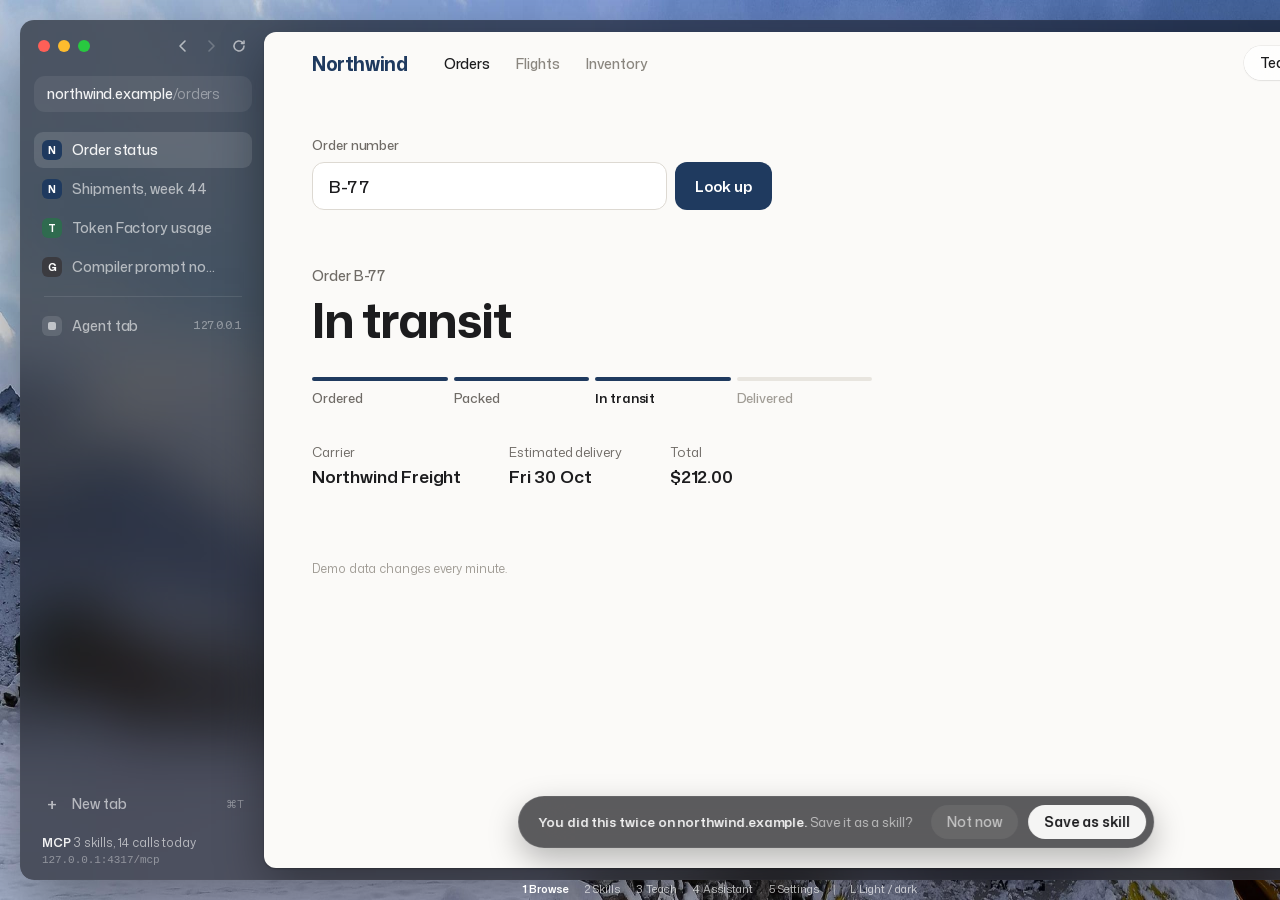
==== commit 8c5e1cc8: "design(clear-desk): Mona Sans chrome, text actions with one ink button per view, Northwind page rede" ====
--- a/design/concepts/clear-desk/index.html
+++ b/design/concepts/clear-desk/index.html
@@ -36,7 +36,7 @@
       <div class="sidebar-foot">
         <button class="newtab"><span class="plus">+</span>New tab<kbd>⌘T</kbd></button>
         <div class="mcp">
-          <span class="mcp-line"><span class="mcp-title">MCP</span> serving 3 skills, 14 calls today</span>
+          <span class="mcp-line"><span class="mcp-title">MCP</span> 3 skills, 14 calls today</span>
           <span class="mcp-endpoint">127.0.0.1:4317/mcp</span>
         </div>
       </div>
@@ -48,7 +48,6 @@
 
         <div class="page-actions">
           <button class="pill teach" data-action="teach">
-            <span class="rec" aria-hidden="true"></span>
             <span class="teach-idle">Teach</span>
             <span class="teach-live">Recording <span class="count">4</span></span>
           </button>
@@ -59,25 +58,34 @@
           <header class="nw-header">
             <span class="nw-mark">Northwind</span>
             <nav>
-              <a class="current" href="#">Order status</a>
-              <a href="#">Flight status</a>
+              <a class="current" href="#">Orders</a>
+              <a href="#">Flights</a>
               <a href="#">Inventory</a>
             </nav>
           </header>
           <section class="nw-body">
-            <h1>Order status</h1>
-            <form class="nw-form">
+            <form class="nw-lookup">
               <label for="order">Order number</label>
-              <input id="order" value="B-77">
-              <button type="button">Look up</button>
+              <div class="nw-field">
+                <input id="order" value="B-77" spellcheck="false">
+                <button type="button">Look up</button>
+              </div>
             </form>
-            <dl class="nw-result" id="order-result">
-              <div><dt>Order</dt><dd id="order-id">B-77</dd></div>
-              <div class="pickable" data-pick="status"><dt>Status</dt><dd id="order-status">In transit</dd></div>
-              <div><dt>Carrier</dt><dd id="order-carrier">Northwind Freight</dd></div>
-              <div class="pickable" data-pick="eta"><dt>Estimated delivery</dt><dd id="order-eta">Fri 30 Oct</dd></div>
-              <div><dt>Total</dt><dd id="order-total">$212.00</dd></div>
-            </dl>
+            <div class="nw-order" id="order-result">
+              <p class="nw-eyebrow">Order <span id="order-id">B-77</span></p>
+              <h1 class="pickable" data-pick="status"><span id="order-status">In transit</span></h1>
+              <ol class="nw-track" aria-label="Delivery progress">
+                <li class="done">Ordered</li>
+                <li class="done">Packed</li>
+                <li class="now">In transit</li>
+                <li>Delivered</li>
+              </ol>
+              <dl class="nw-facts">
+                <div><dt>Carrier</dt><dd id="order-carrier">Northwind Freight</dd></div>
+                <div class="pickable" data-pick="eta"><dt>Estimated delivery</dt><dd id="order-eta">Fri 30 Oct</dd></div>
+                <div><dt>Total</dt><dd id="order-total">$212.00</dd></div>
+              </dl>
+            </div>
             <p class="nw-foot">Demo data changes every minute.</p>
           </section>
         </div>
@@ -107,38 +115,30 @@
           </button>
           <div class="skill-body">
             <label class="field"><span>order</span><input value="C-311" spellcheck="false"></label>
-            <div class="row">
+            <div class="actions">
               <button class="ink" data-action="run">Run</button>
-              <button class="ghost" data-action="watch">Watch in agent tab</button>
-              <span class="spacer"></span>
-              <button class="icon" aria-label="Delete skill" title="Delete skill"><svg viewBox="0 0 16 16"><path d="M3.5 4.5h9M6.5 4.5V3h3v1.5M5 4.5l.6 8h4.8l.6-8"/></svg></button>
+              <button class="text" data-action="watch">Watch in agent tab</button>
+              <button class="text hover-only" data-action="delete">Delete</button>
             </div>
             <div class="runline" aria-hidden="true"></div>
             <div class="run">
-              <div class="run-head"><span class="ok">Succeeded</span><span class="sub">2.4 s, run 8f3a21c0</span></div>
-              <dl class="outputs">
-                <div><dt>status</dt><dd>In transit</dd></div>
-                <div><dt>eta</dt><dd>Fri 30 Oct</dd></div>
-              </dl>
-              <ul class="checks">
-                <li>status is a known state</li>
-                <li>eta parses as a date</li>
-              </ul>
-              <a class="evidence" href="#">
-                <span class="thumb" aria-hidden="true"><i></i><i></i><i></i></span>
-                <span>Evidence screenshot<span class="sub">after step 4</span></span>
-              </a>
+              <p class="run-sum"><strong>Succeeded</strong> in 2.4 s. <span class="k">status</span> In transit, <span class="k">eta</span> Fri 30 Oct.</p>
+              <details class="steps">
+                <summary>4 steps, 2 checks, evidence</summary>
+                <ol>
+                  <li><code>navigate</code> /orders</li>
+                  <li><code>fill</code> Order number <span class="sub">{order}</span></li>
+                  <li><code>click</code> Look up</li>
+                  <li><code>waitFor</code> #order-result</li>
+                </ol>
+                <ul class="checks">
+                  <li>status is a known state</li>
+                  <li>eta parses as a date</li>
+                </ul>
+                <a class="text evidence" href="#">Open evidence screenshot</a>
+                <p class="sub compiled">skill_order_status, run 8f3a21c0, compiled by nvidia/nemotron-3-super-120b-a12b</p>
+              </details>
             </div>
-            <details class="steps">
-              <summary>4 steps</summary>
-              <ol>
-                <li><code>navigate</code> /orders</li>
-                <li><code>fill</code> Order number <span class="sub">{order}</span></li>
-                <li><code>click</code> Look up</li>
-                <li><code>waitFor</code> #order-result</li>
-              </ol>
-            </details>
-            <p class="sub compiled">skill_order_status, compiled by nvidia/nemotron-3-super-120b-a12b</p>
           </div>
         </div>
 
@@ -156,10 +156,10 @@
         </div>
 
         <div class="connect">
-          <p>Any MCP client can call these skills, and can work any open page through <code>page_describe</code> and <code>page_act</code>.</p>
-          <div class="row">
-            <button class="ghost" data-action="copyconfig">Copy MCP config</button>
-            <button class="ghost">Reveal token file</button>
+          <p>Any MCP client can call these skills and work any open page.</p>
+          <div class="actions">
+            <button class="text" data-action="copyconfig">Copy MCP config</button>
+            <button class="text">Reveal token file</button>
           </div>
         </div>
       </section>
@@ -186,11 +186,11 @@
             <label class="check"><input type="checkbox"> list</label>
           </div>
         </div>
-        <button class="ghost pickbtn" data-action="pick"><span class="pick-idle">Pick another result on the page</span><span class="pick-live">Click a result on the page</span></button>
+        <button class="text pickbtn" data-action="pick"><span class="pick-idle">Pick another result on the page</span><span class="pick-live">Click a result on the page</span></button>
         <label class="field hint"><span>What does this do</span><input value="Look up order status" placeholder="Optional"></label>
-        <div class="row">
+        <div class="actions">
           <button class="ink" data-action="save">Save skill</button>
-          <button class="ghost" data-action="discard">Discard</button>
+          <button class="text" data-action="discard">Discard</button>
         </div>
         <p class="sub">Nemotron compiles the recording, the agent tab replays it, and the skill is kept only if the replay passes its checks.</p>
       </section>
@@ -224,7 +224,7 @@
           <label><span>Tavily key</span><input type="password" value="" placeholder="Enables web_search" spellcheck="false"></label>
           <label><span>MCP port</span><input value="4317" inputmode="numeric"></label>
         </div>
-        <div class="row">
+        <div class="actions">
           <button class="ink" data-action="savesettings">Save</button>
           <span class="saved" role="status">Saved</span>
         </div>
--- a/design/concepts/clear-desk/styles.css
+++ b/design/concepts/clear-desk/styles.css
@@ -1,8 +1,13 @@
 /* BrowserSkills, "clear desk" concept. One glass sheet over the wallpaper, an opaque page card, SF Pro, one accent. */
 
+@font-face { font-family: "Mona Sans"; src: url("fonts/MonaSans-400.woff2") format("woff2"); font-weight: 400; font-display: block; }
+@font-face { font-family: "Mona Sans"; src: url("fonts/MonaSans-500.woff2") format("woff2"); font-weight: 500; font-display: block; }
+@font-face { font-family: "Mona Sans"; src: url("fonts/MonaSans-600.woff2") format("woff2"); font-weight: 600; font-display: block; }
+@font-face { font-family: "Mona Sans"; src: url("fonts/MonaSans-700.woff2") format("woff2"); font-weight: 700; font-display: block; }
+
 :root {
-  --font: -apple-system, BlinkMacSystemFont, "SF Pro Text", "SF Pro", system-ui, sans-serif;
-  --font-display: -apple-system, BlinkMacSystemFont, "SF Pro Display", "SF Pro", system-ui, sans-serif;
+  --font: "Mona Sans", -apple-system, BlinkMacSystemFont, system-ui, sans-serif;
+  --font-display: "Mona Sans", -apple-system, BlinkMacSystemFont, system-ui, sans-serif;
   --mono: ui-monospace, "SF Mono", Menlo, monospace;
   --t: 140ms cubic-bezier(0.2, 0, 0, 1);
   --glass: blur(60px) saturate(1.8);
@@ -11,7 +16,7 @@
 
 html[data-theme="dark"] {
   color-scheme: dark;
-  --tint: rgba(24, 24, 28, 0.58);
+  --tint: rgba(24, 24, 28, 0.64);
   --text: rgba(255, 255, 255, 0.92);
   --text-2: rgba(255, 255, 255, 0.60);
   --text-3: rgba(255, 255, 255, 0.40);
@@ -32,7 +37,7 @@
 
 html[data-theme="light"] {
   color-scheme: light;
-  --tint: rgba(250, 249, 246, 0.64);
+  --tint: rgba(250, 249, 246, 0.66);
   --text: rgba(28, 28, 30, 0.94);
   --text-2: rgba(28, 28, 30, 0.60);
   --text-3: rgba(28, 28, 30, 0.42);
@@ -54,7 +59,8 @@
 * { box-sizing: border-box; }
 html, body { margin: 0; height: 100%; }
 body {
-  font: 13px/1.4 var(--font);
+  font: 14px/1.4 var(--font);
+  letter-spacing: -0.005em;
   color: var(--text);
   -webkit-font-smoothing: antialiased;
   text-rendering: optimizeLegibility;
@@ -74,16 +80,17 @@
 /* Desk */
 .desk {
   position: relative; width: 1440px; height: 900px; padding: 20px; overflow: hidden;
-  background: #46506a url("wallpaper.jpg") 50% 30% / cover no-repeat;
+  background: #46506a url("wallpaper.jpg") 0 0 / 1440px 1350px no-repeat;
 }
 .window {
   position: relative; z-index: 1; width: 1400px; height: 860px;
   display: grid; grid-template-columns: 244px 1fr; grid-template-areas: "sidebar stage";
   border-radius: 14px; overflow: hidden;
-  background: var(--tint);
-  -webkit-backdrop-filter: var(--glass); backdrop-filter: var(--glass);
+  background: url("wallpaper-blur.jpg") 0 0 / 1440px 900px fixed no-repeat;
   box-shadow: var(--window-shadow);
 }
+.window::before { content: ""; position: absolute; inset: 0; background: var(--tint); }
+.window > * { position: relative; }
 html:not([data-state="browse"]) .window { grid-template-columns: 244px 1fr 372px; grid-template-areas: "sidebar stage panel"; }
 
 /* Sidebar */
@@ -105,17 +112,17 @@
 .icon:disabled:hover { background: none; }
 
 .address {
-  margin-top: 16px; height: 34px; padding: 0 12px; border-radius: 10px;
+  margin-top: 18px; height: 36px; padding: 0 13px; border-radius: 11px;
   display: flex; align-items: center; gap: 0; background: var(--fill);
-  font-size: 13px; white-space: nowrap; overflow: hidden; transition: background-color var(--t);
+  font-size: 14px; white-space: nowrap; overflow: hidden; transition: background-color var(--t);
 }
 .address:hover { background: var(--fill-2); }
 .address .host { color: var(--text); font-weight: 500; }
 .address .path { color: var(--text-3); overflow: hidden; text-overflow: ellipsis; }
 
-.tabs { margin-top: 18px; display: flex; flex-direction: column; gap: 2px; }
+.tabs { margin-top: 20px; display: flex; flex-direction: column; gap: 3px; }
 .tab {
-  height: 34px; padding: 0 6px 0 8px; border-radius: 9px;
+  height: 36px; padding: 0 6px 0 8px; border-radius: 9px;
   display: flex; align-items: center; gap: 10px; color: var(--text-2); font-weight: 500;
   transition: background-color var(--t), color var(--t);
 }
@@ -163,52 +170,57 @@
 
 .page-actions { position: absolute; top: 14px; right: 16px; z-index: 3; display: flex; gap: 8px; }
 .pill {
-  height: 32px; padding: 0 14px; border-radius: 16px; flex: none; white-space: nowrap;
+  height: 34px; padding: 0 16px; border-radius: 17px; flex: none; white-space: nowrap;
   display: inline-flex; align-items: center; gap: 8px;
   background: rgba(255, 255, 255, 0.78); color: #1c1c1e;
   -webkit-backdrop-filter: var(--glass-bar); backdrop-filter: var(--glass-bar);
   box-shadow: 0 0 0 0.5px rgba(0, 0, 0, 0.10), 0 1px 2px rgba(0, 0, 0, 0.06);
-  font-size: 13px; font-weight: 500;
+  font-size: 14px; font-weight: 500;
   transition: background-color var(--t), box-shadow var(--t), color var(--t);
 }
 .pill:hover { background: #fff; }
 .pill[aria-pressed="true"] { background: #1c1c1e; color: #fff; box-shadow: none; }
-.pill .rec { width: 8px; height: 8px; border-radius: 50%; background: var(--accent-ink); }
 .pill .teach-live { display: none; }
 html[data-state="teach"] .pill.teach { background: #1c1c1e; color: #fff; box-shadow: none; }
 html[data-state="teach"] .pill .teach-idle { display: none; }
 html[data-state="teach"] .pill .teach-live { display: inline; }
 .pill .count { font-variant-numeric: tabular-nums; color: rgba(255, 255, 255, 0.6); }
 
-/* Northwind demo portal, intentionally plain web content */
+/* Northwind demo portal, web content, intentionally opaque */
 .webview { height: 100%; overflow: hidden; }
-.nw-header { height: 60px; padding: 0 36px; display: flex; align-items: center; gap: 32px; border-bottom: 1px solid #e9e7e2; background: #fff; }
-.nw-mark { font-family: var(--font-display); font-size: 18px; font-weight: 600; color: #1f3a5f; letter-spacing: -0.01em; }
-.nw-header nav { display: flex; gap: 24px; font-size: 14px; }
-.nw-header nav a { color: #5a5753; padding: 20px 0; border-bottom: 2px solid transparent; }
-.nw-header nav a.current { color: #1c1c1e; border-bottom-color: #1f3a5f; }
-.nw-body { max-width: 620px; padding: 48px 36px; }
-.nw-body h1 { font-family: var(--font-display); font-size: 28px; font-weight: 600; margin: 0 0 24px; letter-spacing: -0.015em; }
-.nw-form { display: grid; grid-template-columns: 1fr auto; grid-template-areas: "label label" "input button"; gap: 8px 10px; max-width: 440px; }
-.nw-form label { grid-area: label; font-size: 14px; color: #5a5753; }
-.nw-form input { grid-area: input; height: 38px; padding: 0 12px; border: 1px solid #d3cfc8; border-radius: 9px; font-size: 15px; background: #fff; color: #1c1c1e; }
-.nw-form button { grid-area: button; height: 38px; padding: 0 18px; border-radius: 9px; background: #1f3a5f; color: #fff; font-weight: 600; font-size: 14px; }
-.nw-result { margin: 32px 0 0; padding: 0; }
-.nw-result > div {
-  position: relative; display: grid; grid-template-columns: 180px 1fr; align-items: baseline;
-  padding: 12px 10px; margin: 0 -10px; border-bottom: 1px solid #edebe6; border-radius: 8px;
-  transition: background-color var(--t), box-shadow var(--t);
-}
-.nw-result dt { font-size: 14px; color: #6f6b66; }
-.nw-result dd { margin: 0; font-size: 18px; font-weight: 600; color: #1c1c1e; }
-.nw-foot { margin-top: 40px; font-size: 12px; color: #9a968f; }
+.nw-header { height: 64px; padding: 0 48px; display: flex; align-items: center; gap: 36px; }
+.nw-mark { font-size: 19px; font-weight: 700; color: #1f3a5f; letter-spacing: -0.02em; }
+.nw-header nav { display: flex; gap: 26px; font-size: 14px; font-weight: 500; }
+.nw-header nav a { color: #8a867f; }
+.nw-header nav a.current { color: #1c1c1e; }
+.nw-body { max-width: 720px; padding: 40px 48px 48px; }
+.nw-lookup label { display: block; font-size: 13px; font-weight: 500; color: #6f6b66; margin-bottom: 8px; }
+.nw-field { display: flex; gap: 8px; max-width: 460px; }
+.nw-field input { flex: 1; min-width: 0; height: 48px; padding: 0 16px; border: 1px solid #ddd9d2; border-radius: 12px; font-size: 17px; font-weight: 500; background: #fff; color: #1c1c1e; letter-spacing: 0.01em; }
+.nw-field input:focus { outline: none; border-color: #1f3a5f; box-shadow: 0 0 0 3px rgba(31, 58, 95, 0.12); }
+.nw-field button { height: 48px; padding: 0 20px; border-radius: 12px; background: #1f3a5f; color: #fff; font-weight: 600; font-size: 15px; }
+.nw-order { margin-top: 56px; }
+.nw-eyebrow { margin: 0 0 6px; font-size: 14px; font-weight: 500; color: #6f6b66; }
+.nw-order h1 { position: relative; display: inline-block; margin: 0 0 0 -6px; font-size: 48px; line-height: 1.1; font-weight: 700; letter-spacing: -0.03em; color: #1c1c1e; padding: 2px 6px; border-radius: 10px; }
+.nw-track { list-style: none; margin: 28px 0 0; padding: 0; display: grid; grid-template-columns: repeat(4, 1fr); gap: 6px; max-width: 560px; }
+.nw-track li { padding-top: 12px; font-size: 13px; font-weight: 500; color: #a09c95; position: relative; }
+.nw-track li::before { content: ""; position: absolute; left: 0; right: 0; top: 0; height: 4px; border-radius: 2px; background: #e8e5df; }
+.nw-track li.done { color: #6f6b66; }
+.nw-track li.done::before, .nw-track li.now::before { background: #1f3a5f; }
+.nw-track li.now { color: #1c1c1e; font-weight: 600; }
+.nw-facts { margin: 36px 0 0; display: flex; gap: 48px; }
+.nw-facts > div { position: relative; padding: 4px 8px; margin: -4px -8px; border-radius: 8px; }
+.nw-facts dt { font-size: 13px; color: #6f6b66; margin-bottom: 4px; }
+.nw-facts dd { margin: 0; font-size: 17px; font-weight: 600; color: #1c1c1e; letter-spacing: -0.01em; }
+.nw-foot { margin-top: 72px; font-size: 12px; color: #a09c95; }
 
 html.picking .pickable { cursor: crosshair; }
 html.picking .pickable:hover { background: rgba(196, 83, 42, 0.08); }
-html[data-state="teach"] .pickable, .pickable.picked { box-shadow: inset 0 0 0 1.5px #c4532a; border-bottom-color: transparent; }
+html[data-state="teach"] .pickable, .pickable.picked { box-shadow: inset 0 0 0 1.5px #c4532a; }
+.nw-order h1.pickable::after { left: calc(100% + 12px); top: 50%; transform: translateY(-50%); }
 html[data-state="teach"] .pickable::after, .pickable.picked::after {
-  content: attr(data-pick); position: absolute; right: 10px; top: 50%; transform: translateY(-50%);
-  font: 11px var(--mono); color: #fff; background: #c4532a; padding: 3px 7px; border-radius: 6px;
+  content: attr(data-pick); position: absolute; left: 0; top: -24px;
+  font: 500 12px var(--mono); color: #fff; background: #c4532a; padding: 3px 8px; border-radius: 7px; letter-spacing: 0;
 }
 
 /* Repeat suggestion, floating capsule */
@@ -229,8 +241,8 @@
 
 /* Buttons */
 .ink, .ghost {
-  height: 32px; padding: 0 14px; border-radius: 16px; display: inline-flex; align-items: center; gap: 6px;
-  font-size: 13px; font-weight: 500; white-space: nowrap;
+  height: 34px; padding: 0 16px; border-radius: 17px; display: inline-flex; align-items: center; gap: 6px;
+  font-size: 14px; font-weight: 500; white-space: nowrap;
   transition: background-color var(--t), color var(--t), opacity var(--t);
 }
 .ink { background: var(--ink); color: var(--on-ink); font-weight: 600; }
@@ -239,22 +251,27 @@
 .ghost { background: var(--fill); color: var(--text); }
 .ghost:hover { background: var(--fill-2); }
 .row { display: flex; align-items: center; gap: 8px; }
+.actions { display: flex; align-items: center; gap: 18px; }
+.text { height: 32px; padding: 0; color: var(--text-2); font-weight: 500; font-size: 14px; transition: color var(--t), opacity var(--t); }
+.text:hover { color: var(--text); }
+.hover-only { opacity: 0; }
+.skill:hover .hover-only { opacity: 1; }
 
 /* Side panel */
 .panel { grid-area: panel; display: none; flex-direction: column; min-height: 0; padding: 0 0 0 0; }
 html:not([data-state="browse"]) .panel { display: flex; }
-.panel-tabs { height: 52px; padding: 0 10px 0 12px; display: flex; align-items: center; gap: 2px; }
+.panel-tabs { height: 56px; padding: 0 12px 0 16px; display: flex; align-items: center; gap: 2px; }
 .panel-tabs [role="tab"] {
-  height: 30px; padding: 0 10px; border-radius: 9px; font-size: 14px; font-weight: 500; color: var(--text-3);
+  height: 32px; padding: 0 10px; border-radius: 9px; font-size: 15px; font-weight: 500; color: var(--text-3); letter-spacing: -0.01em;
   transition: color var(--t), background-color var(--t);
 }
 .panel-tabs [role="tab"]:hover { color: var(--text); background: var(--fill); }
 .panel-tabs [role="tab"][aria-selected="true"] { color: var(--text); font-weight: 600; }
 .close-panel { margin-left: auto; }
-.pane { display: none; flex: 1; min-height: 0; overflow: auto; padding: 4px 16px 16px 16px; }
+.pane { display: none; flex: 1; min-height: 0; overflow: auto; padding: 4px 20px 20px 20px; }
 html[data-state="skills"] .pane.skills, html[data-state="teach"] .pane.teach,
 html[data-state="assistant"] .pane.assistant, html[data-state="settings"] .pane.settings { display: flex; flex-direction: column; }
-.pane h3 { font-size: 13px; font-weight: 600; margin: 18px 0 8px; color: var(--text-2); }
+.pane h3 { font-size: 13px; font-weight: 600; margin: 24px 0 10px; color: var(--text-2); }
 .pane h3:first-child, .pane > .sub:first-child + h3 { margin-top: 8px; }
 .pane p { margin: 0; line-height: 1.45; }
 .pane > .sub:first-child { margin: 6px 0 0; }
@@ -278,17 +295,23 @@
 .skill + .skill { margin-top: 2px; }
 .skill:hover { background: var(--fill); }
 .skill.expanded { background: var(--fill); }
-.skill-head { width: 100%; text-align: left; padding: 10px 12px; display: flex; flex-direction: column; gap: 2px; }
-.skill-title { font-size: 14px; font-weight: 600; }
-.skill-sub { font-size: 12px; color: var(--text-2); }
+.skill-head { width: 100%; text-align: left; padding: 12px 14px; display: flex; flex-direction: column; gap: 3px; }
+.skill-title { font-size: 16px; font-weight: 600; letter-spacing: -0.015em; }
+.skill-sub { font-size: 13px; color: var(--text-2); }
 .skill-sub .sep { color: var(--text-3); padding: 0 2px; }
-.skill-body { display: none; padding: 4px 12px 14px; flex-direction: column; gap: 12px; }
+.skill-body { display: none; padding: 6px 14px 16px; flex-direction: column; gap: 14px; }
 .skill.expanded .skill-body { display: flex; }
 .runline { position: relative; height: 2px; margin: -6px 0; border-radius: 1px; overflow: hidden; }
 .running .runline { background: var(--fill-2); }
 .running .runline::after { content: ""; position: absolute; left: -40%; top: 0; width: 40%; height: 100%; background: var(--accent); animation: slide 900ms linear infinite; }
 @keyframes slide { to { left: 100%; } }
-.run { display: flex; flex-direction: column; gap: 8px; padding-top: 12px; border-top: 1px solid var(--rule); }
+.run { display: flex; flex-direction: column; gap: 10px; padding-top: 14px; border-top: 1px solid var(--rule); }
+.run-sum { font-size: 14px; line-height: 1.5; margin: 0; color: var(--text); }
+.run-sum strong { font-weight: 600; }
+.run-sum .k { font: 12.5px var(--mono); color: var(--text-2); margin-right: 2px; }
+.steps .checks { margin-top: 10px; }
+.steps .evidence { display: inline-block; margin-top: 10px; height: auto; }
+.steps .compiled { margin-top: 12px; }
 .run-head { display: flex; align-items: baseline; gap: 8px; font-size: 13px; }
 .run-head .ok { font-weight: 600; }
 .outputs { margin: 0; display: grid; grid-template-columns: auto 1fr; column-gap: 14px; row-gap: 4px; }
@@ -311,8 +334,8 @@
 .steps ol::marker, .rec-steps li::marker { color: var(--text-3); }
 code { font-size: 11.5px; padding: 2px 6px; border-radius: 6px; background: var(--fill-2); color: var(--text); }
 .compiled { font-size: 11px; color: var(--text-3); }
-.connect { margin-top: 20px; padding: 0 12px; display: flex; flex-direction: column; gap: 10px; }
-.connect p { font-size: 12.5px; color: var(--text-2); }
+.connect { margin-top: 28px; padding: 0 14px; display: flex; flex-direction: column; gap: 4px; }
+.connect p { font-size: 14px; color: var(--text-2); }
 
 /* Teach pane */
 .rec-steps { margin: 0; padding: 0; list-style: none; counter-reset: step; display: flex; flex-direction: column; gap: 2px; }
@@ -339,7 +362,7 @@
 /* Assistant pane */
 .pane.assistant { padding: 8px 16px 14px; }
 .chat { flex: 1; display: flex; flex-direction: column; gap: 12px; overflow: auto; padding-top: 6px; }
-.line { font-size: 14px; line-height: 1.45; }
+.line { font-size: 15px; line-height: 1.45; letter-spacing: -0.005em; }
 .line.user { align-self: flex-end; max-width: 84%; padding: 8px 14px; border-radius: 18px; background: var(--fill-2); }
 .line.tool { font: 12px/1.5 var(--mono); color: var(--text-3); padding-left: 12px; border-left: 2px solid var(--fill-3); }
 .line.busy { position: relative; font-size: 13px; color: var(--text-2); padding-top: 10px; }
@@ -354,7 +377,7 @@
 .form { display: flex; flex-direction: column; gap: 6px; }
 .form label { display: grid; grid-template-columns: 92px 1fr; align-items: center; gap: 12px; font-size: 13px; color: var(--text-2); }
 .form input { font-size: 12.5px; font-family: var(--mono); }
-.pane.settings .row { margin-top: 20px; }
+.pane.settings .actions { margin-top: 24px; }
 .saved { font-size: 13px; color: var(--text-2); opacity: 0; transition: opacity var(--t); }
 .saved.show { opacity: 1; }
 .pane.settings > .sub:last-child { margin-top: 18px; }
